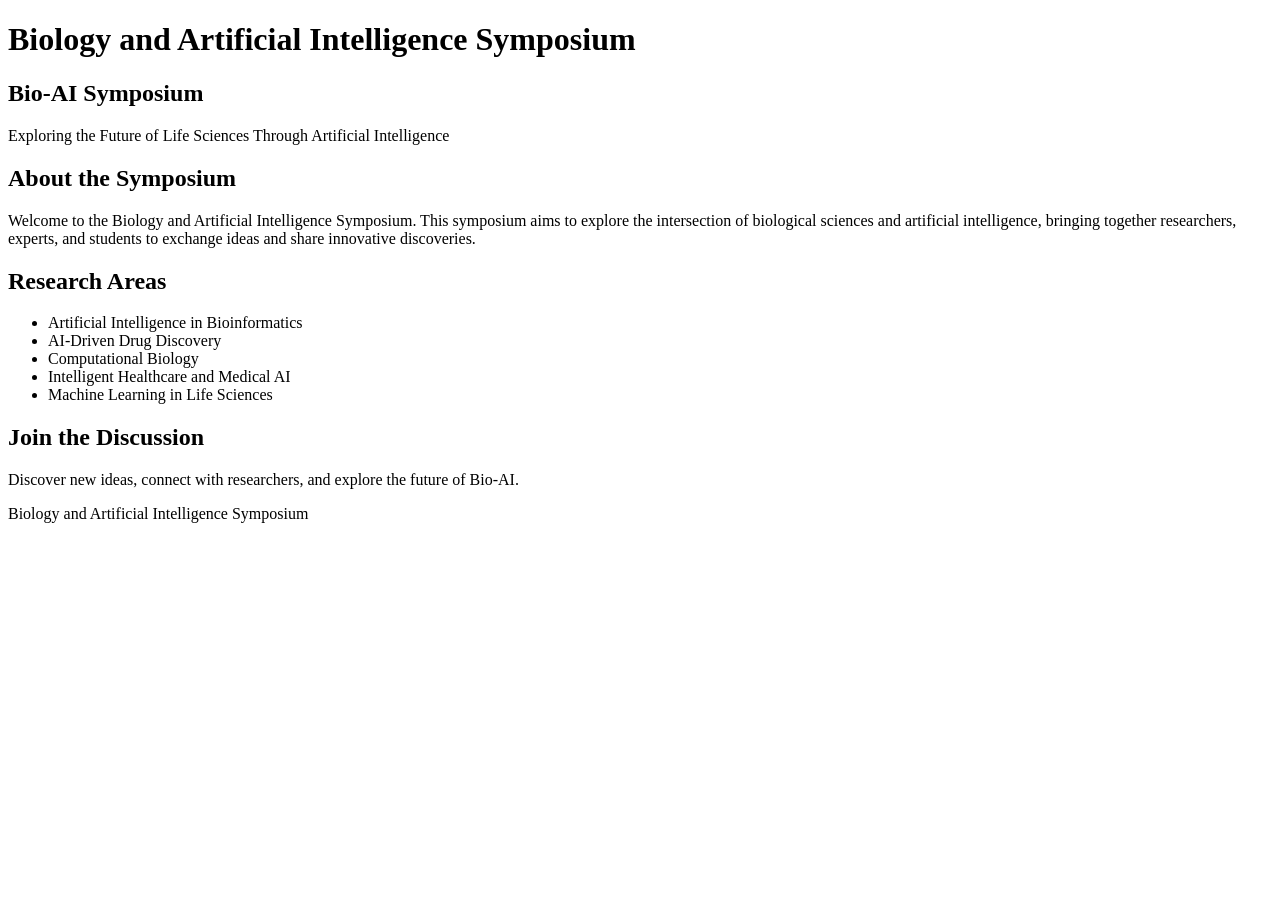
==== index.html @ 805ec7fa "Create index.html for Bio-AI Symposium webpage This HTML file outlines the structure and content for" ====
<!DOCTYPE html>
<html lang="en">
<head>
    <meta charset="UTF-8">
    <meta name="viewport" content="width=device-width, initial-scale=1.0">
    <title>Bio-AI Symposium</title>
</head>

<body>

    <h1>Biology and Artificial Intelligence Symposium</h1>

    <h2>Bio-AI Symposium</h2>

    <p>
        Exploring the Future of Life Sciences
        Through Artificial Intelligence
    </p >

    <h2>About the Symposium</h2>

    <p>
        Welcome to the Biology and Artificial Intelligence Symposium.
        This symposium aims to explore the intersection of biological
        sciences and artificial intelligence, bringing together
        researchers, experts, and students to exchange ideas and
        share innovative discoveries.
    </p >

    <h2>Research Areas</h2>

    <ul>
        <li>Artificial Intelligence in Bioinformatics</li>
        <li>AI-Driven Drug Discovery</li>
        <li>Computational Biology</li>
        <li>Intelligent Healthcare and Medical AI</li>
        <li>Machine Learning in Life Sciences</li>
    </ul>

    <h2>Join the Discussion</h2>

    <p>
        Discover new ideas, connect with researchers,
        and explore the future of Bio-AI.
    </p >

    <footer>
        <p>Biology and Artificial Intelligence Symposium</p >
    </footer>

</body>
</html>
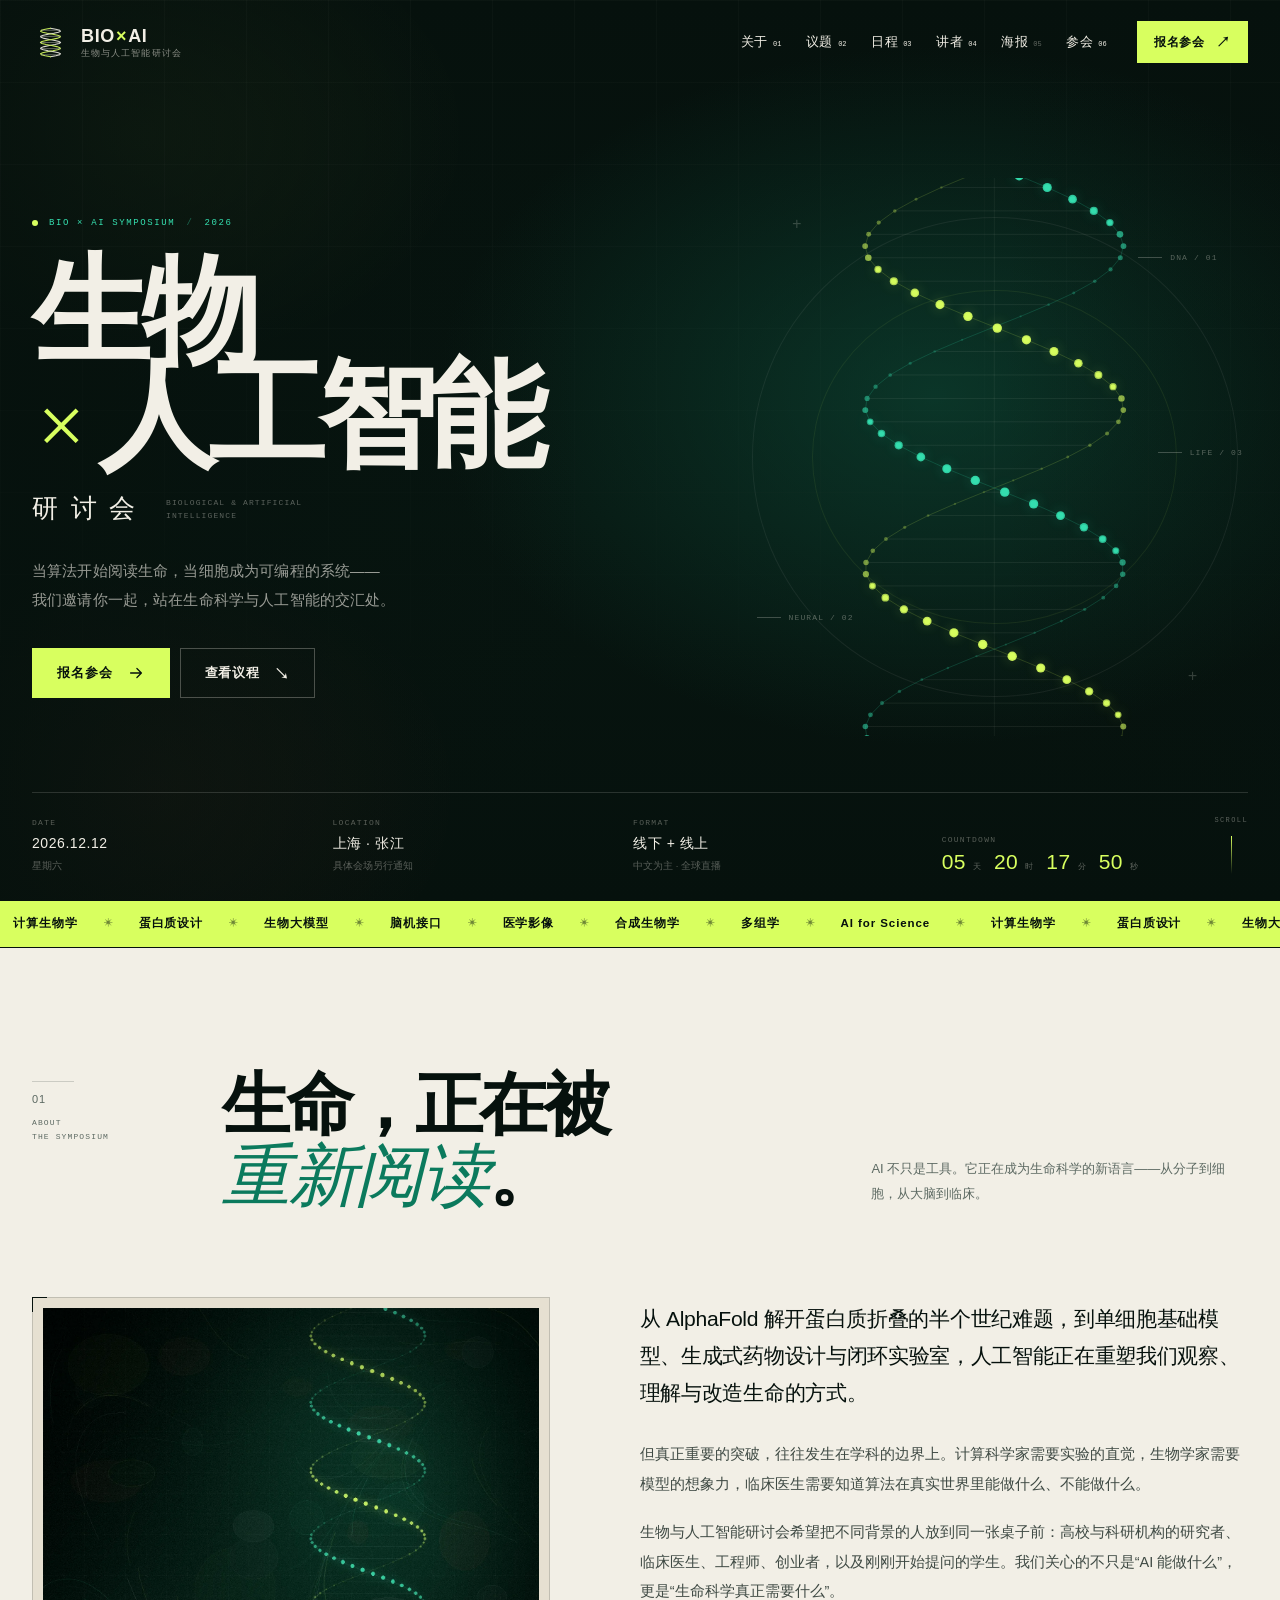
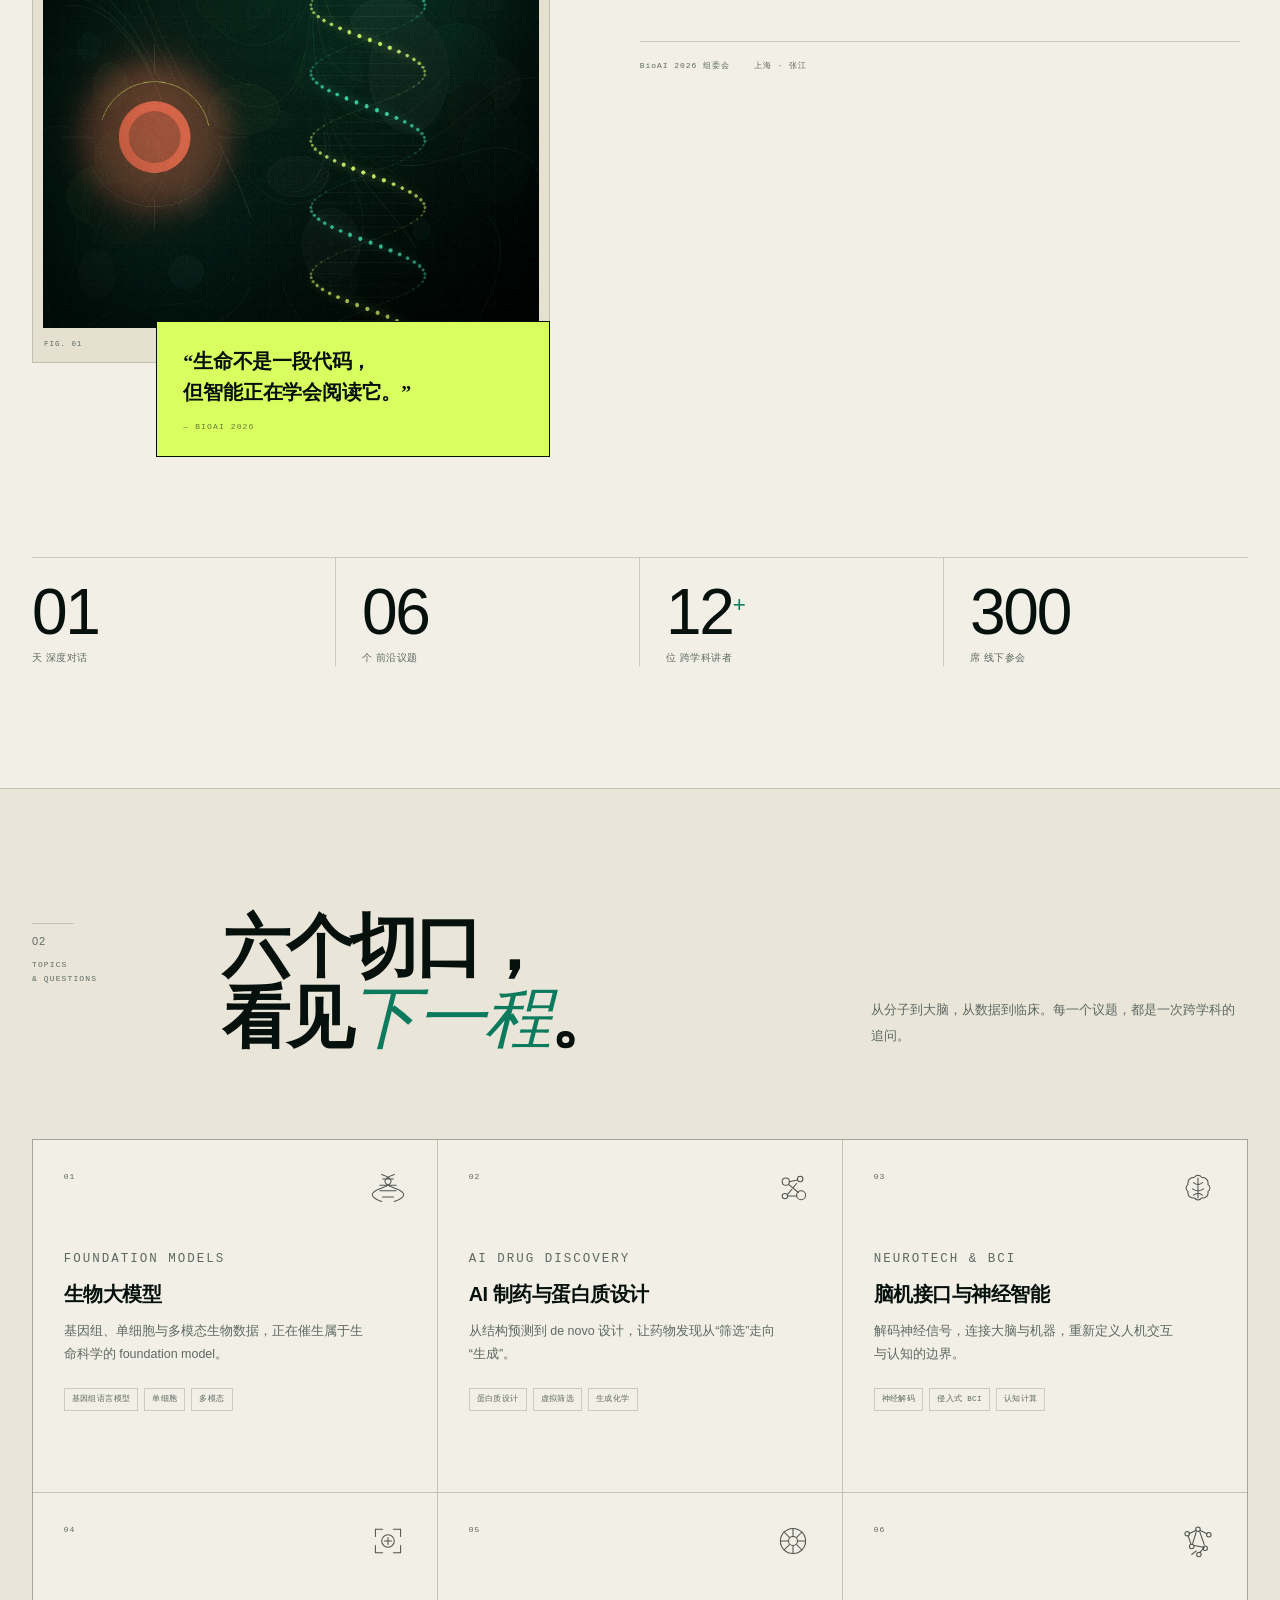
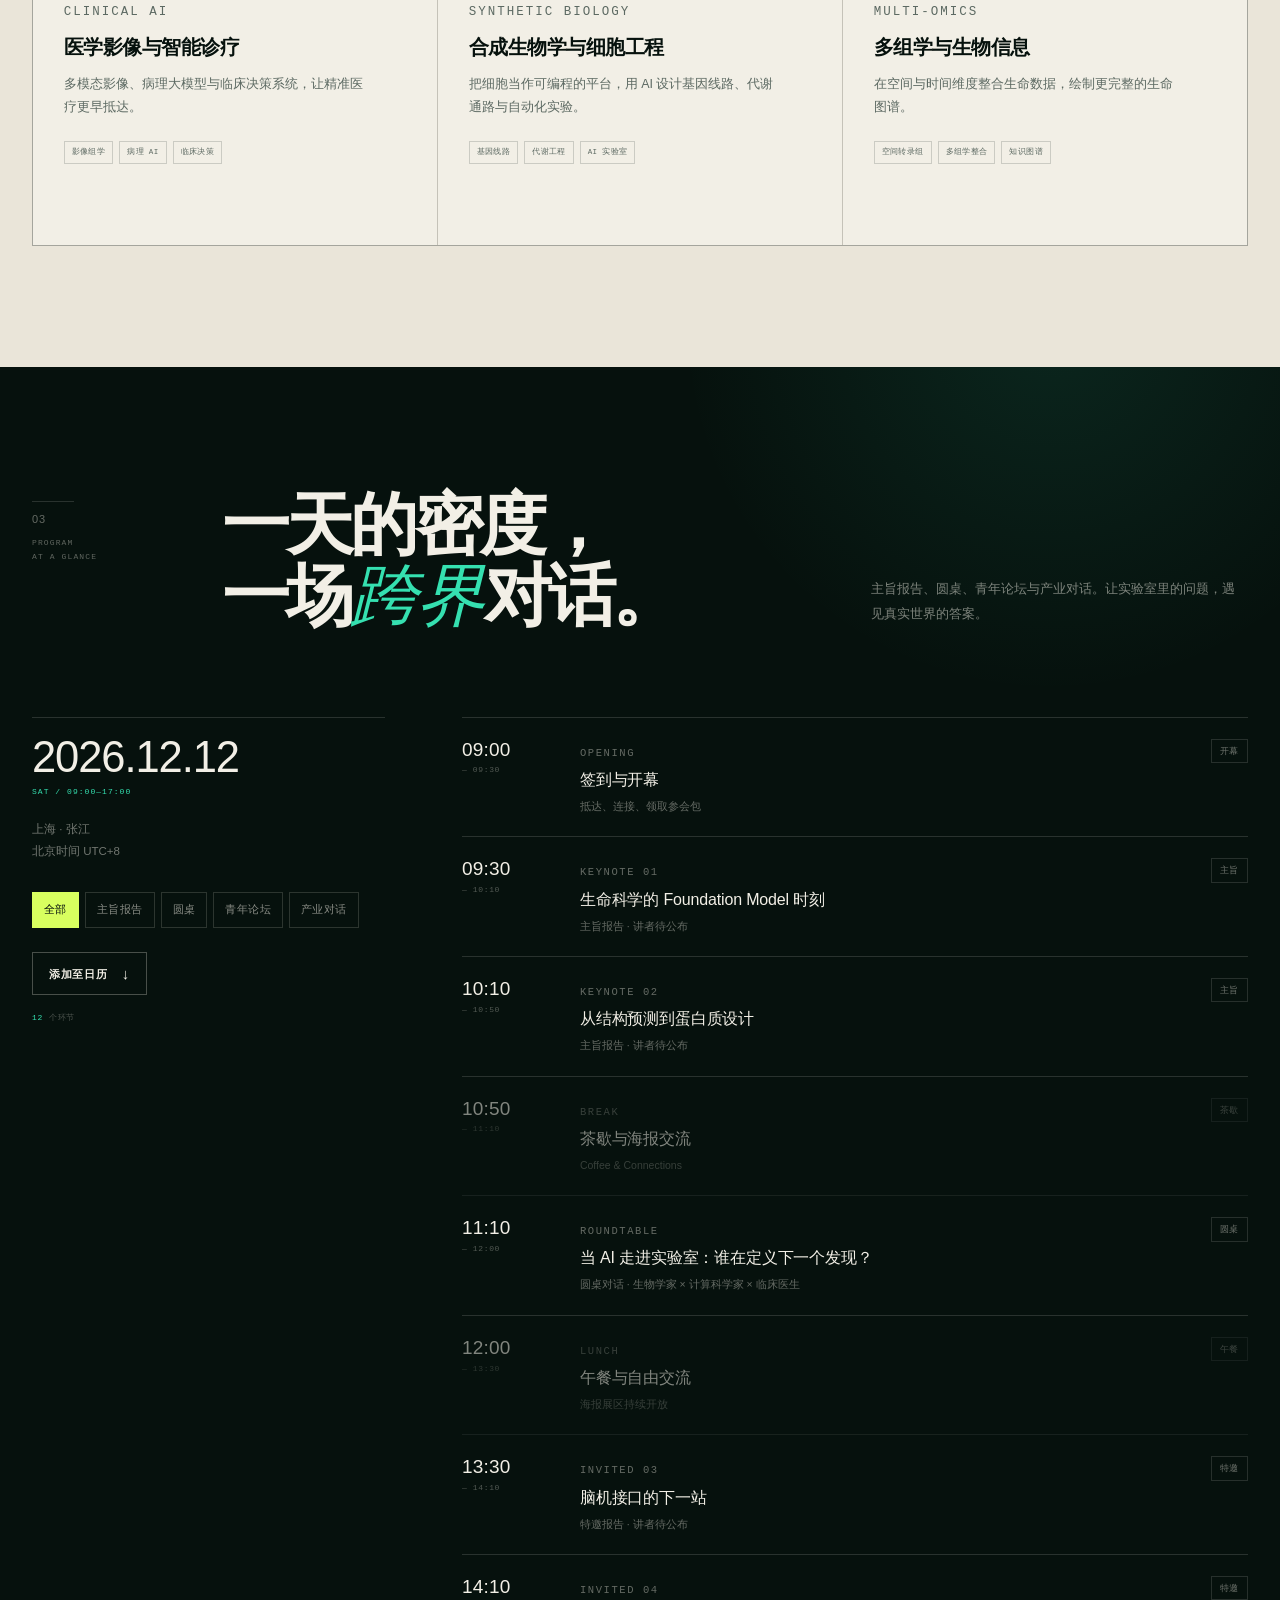
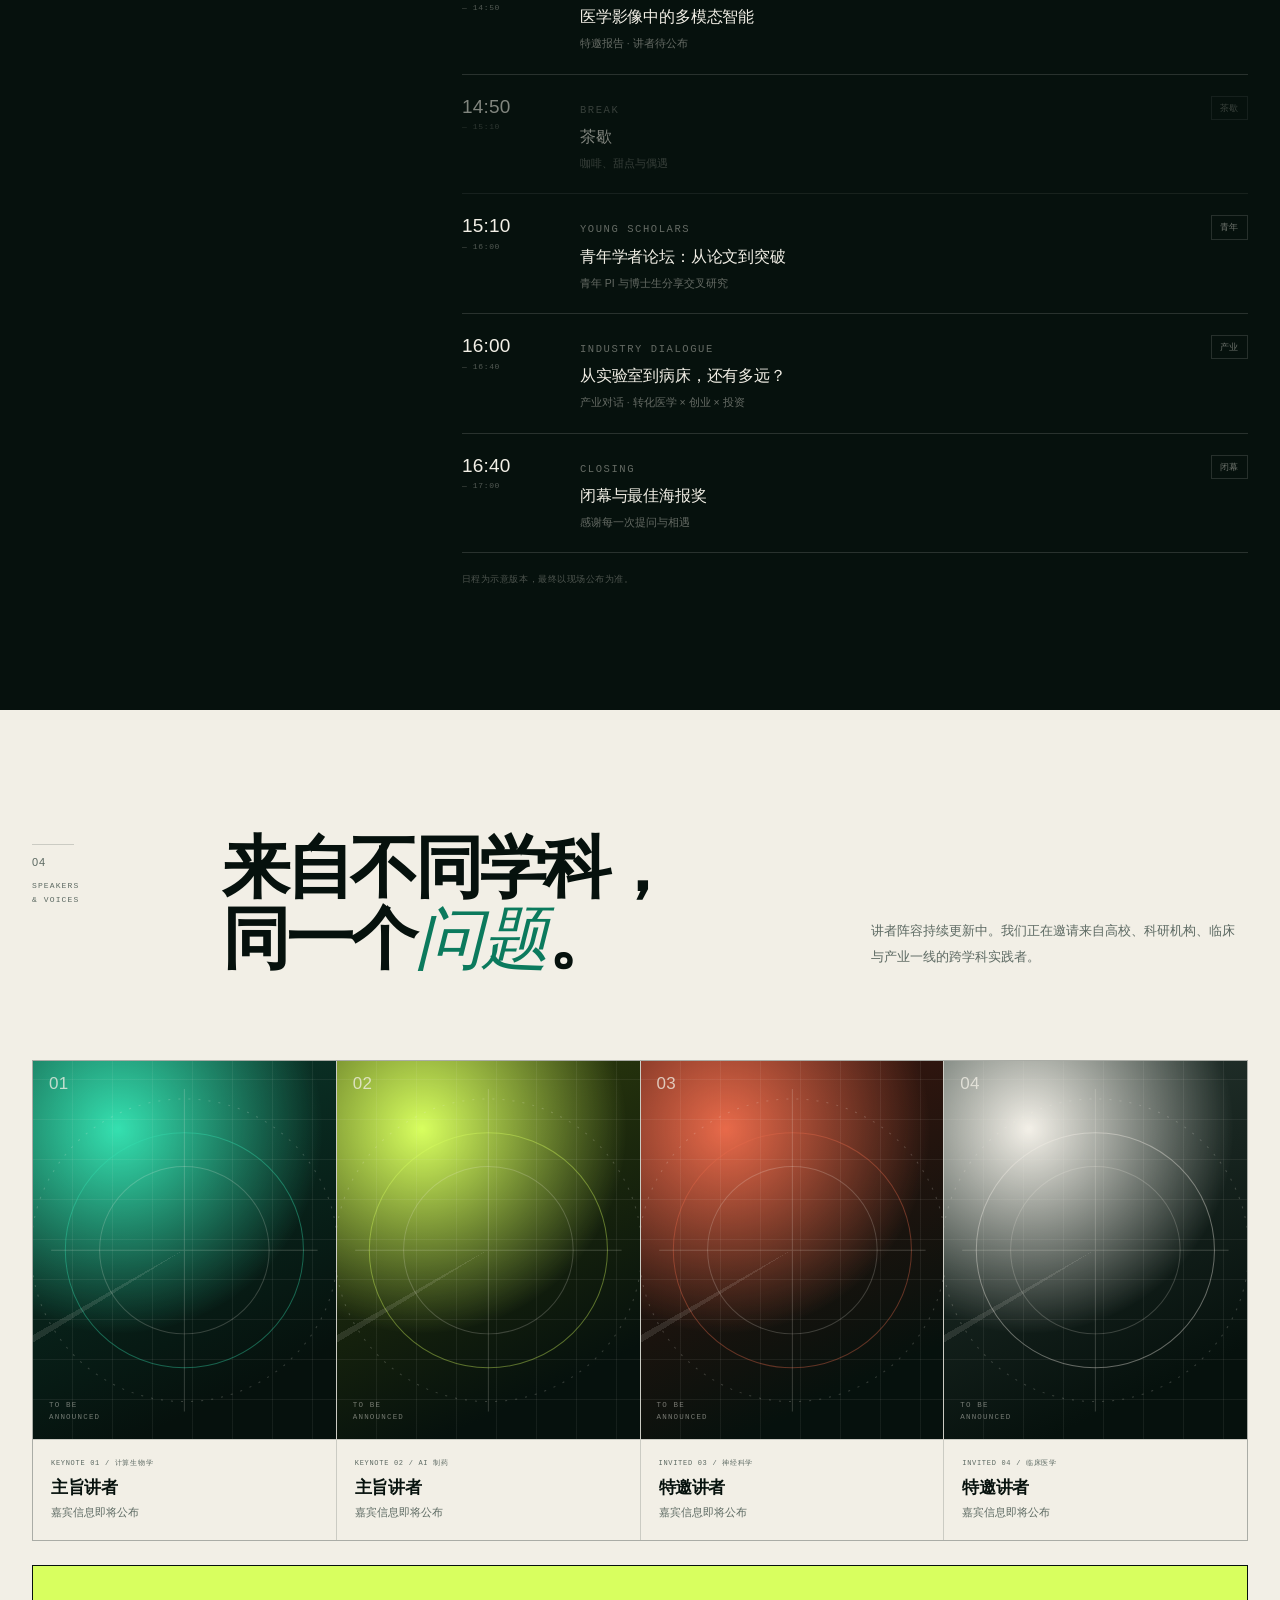
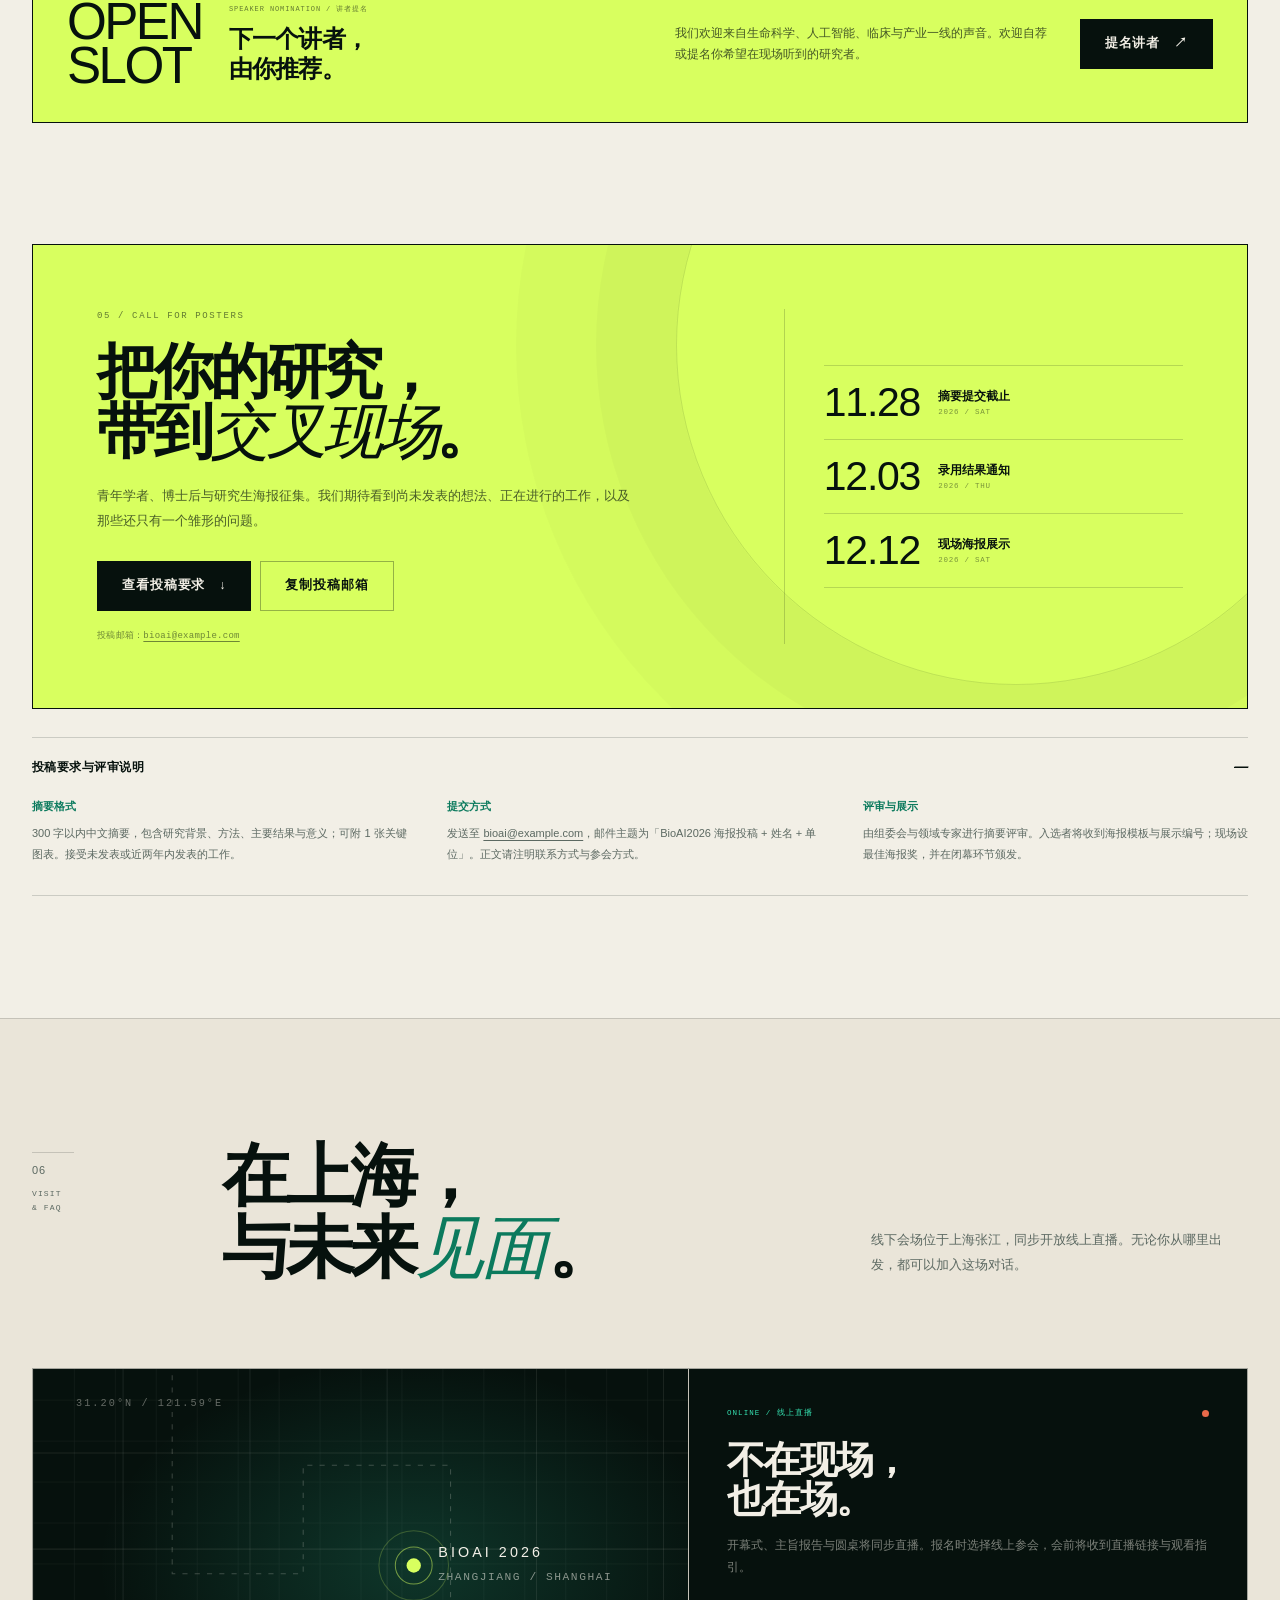
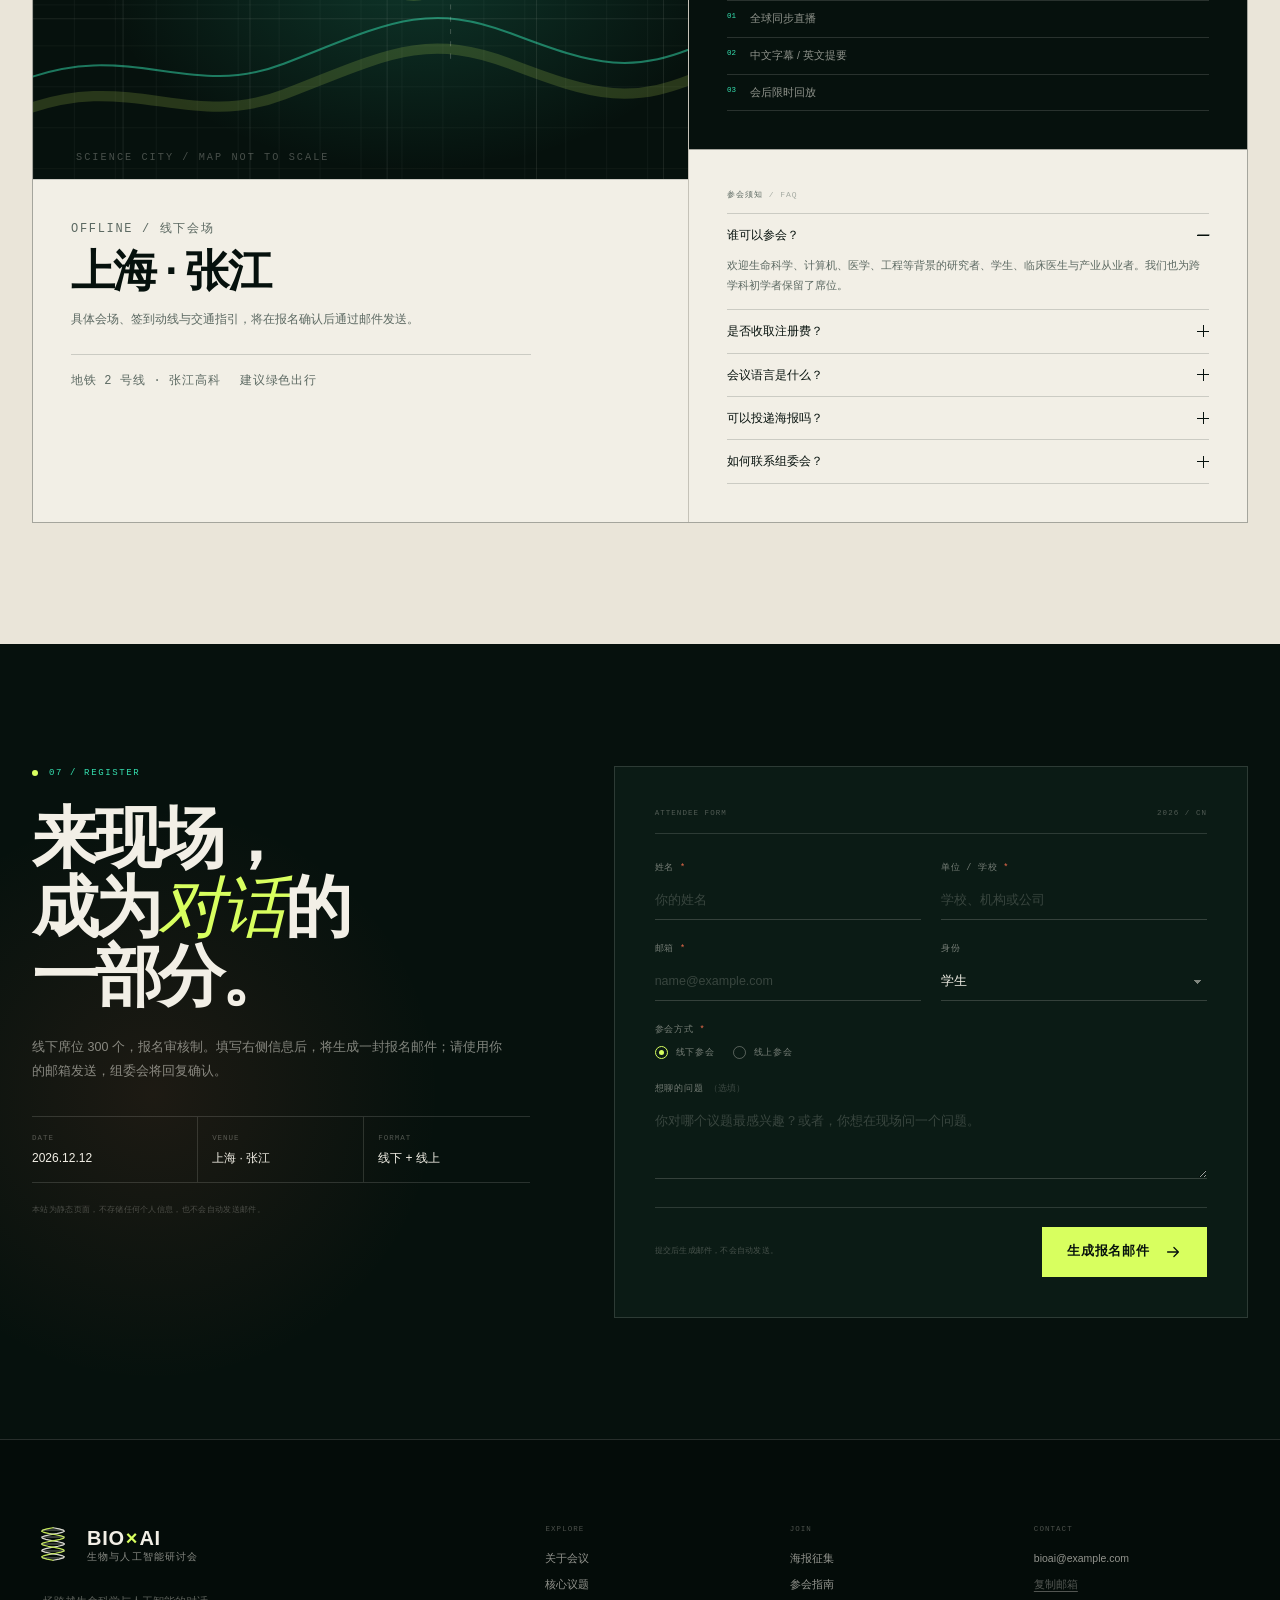
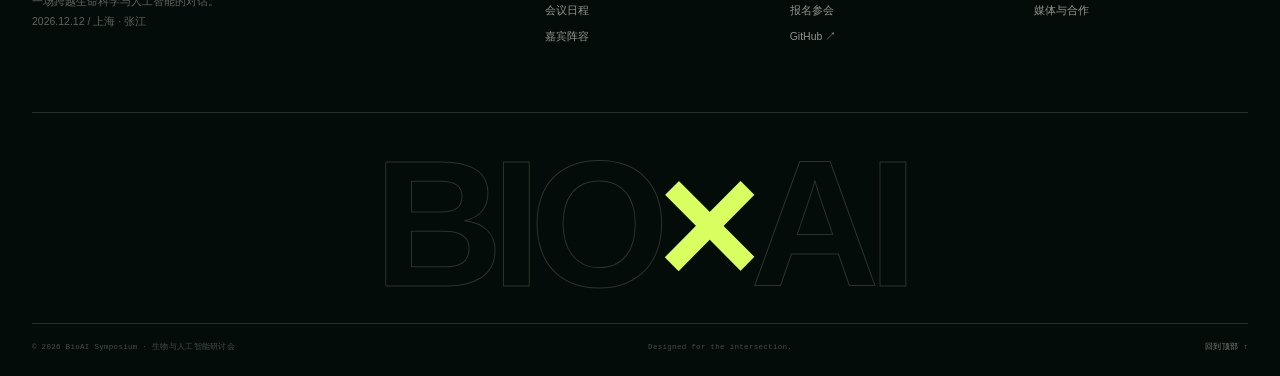
==== commit a1f36226: "Add files via upload" ====
--- a/index.html
+++ b/index.html
@@ -1,53 +1,963 @@
-
-<!DOCTYPE html>
-<html lang="en">
+<!doctype html>
+<html lang="zh-CN" class="no-js">
 <head>
-    <meta charset="UTF-8">
-    <meta name="viewport" content="width=device-width, initial-scale=1.0">
-    <title>Bio-AI Symposium</title>
+  <meta charset="utf-8">
+  <meta name="viewport" content="width=device-width, initial-scale=1">
+  <title>生物与人工智能研讨会 | BIO × AI Symposium 2026</title>
+  <meta name="description" content="生物与人工智能研讨会（BioAI 2026）聚焦生物大模型、AI 制药、脑机接口、医学影像与合成生物学，连接生命科学与人工智能的跨学科对话。2026.12.12，上海 · 张江。">
+  <meta name="keywords" content="生物与人工智能,生物大模型,AI制药,蛋白质设计,脑机接口,医学影像,合成生物学,BioAI 2026">
+  <meta name="author" content="BioAI 2026 组委会">
+  <meta name="theme-color" content="#06110d">
+  <meta name="color-scheme" content="dark light">
+  <link rel="canonical" href="https://wangsiya2459.github.io/-bai-d-.github.io/">
+
+  <meta property="og:type" content="website">
+  <meta property="og:locale" content="zh_CN">
+  <meta property="og:site_name" content="BioAI 2026">
+  <meta property="og:title" content="生物与人工智能研讨会 | BIO × AI Symposium 2026">
+  <meta property="og:description" content="当算法开始阅读生命。2026.12.12，上海 · 张江。一场跨越生命科学与人工智能的对话。">
+  <meta property="og:url" content="https://wangsiya2459.github.io/-bai-d-.github.io/">
+  <meta property="og:image" content="https://wangsiya2459.github.io/-bai-d-.github.io/assets/img/og-cover.jpg">
+  <meta property="og:image:width" content="1200">
+  <meta property="og:image:height" content="630">
+  <meta property="og:image:alt" content="生物 × 人工智能研讨会主视觉">
+  <meta name="twitter:card" content="summary_large_image">
+  <meta name="twitter:title" content="生物与人工智能研讨会 | BioAI 2026">
+  <meta name="twitter:description" content="当算法开始阅读生命。2026.12.12，上海 · 张江。">
+  <meta name="twitter:image" content="https://wangsiya2459.github.io/-bai-d-.github.io/assets/img/og-cover.jpg">
+
+  <link rel="icon" href="assets/favicon.svg" type="image/svg+xml">
+  <link rel="apple-touch-icon" href="assets/img/apple-touch-icon.png">
+  <link rel="manifest" href="site.webmanifest">
+  <link rel="stylesheet" href="assets/css/style.css">
+  <script>document.documentElement.classList.replace('no-js', 'js');</script>
+
+  <script type="application/ld+json">
+  {
+    "@context": "https://schema.org",
+    "@type": "Event",
+    "name": "生物与人工智能研讨会",
+    "alternateName": "BioAI Symposium 2026",
+    "description": "聚焦生物大模型、AI 制药、脑机接口、医学影像与合成生物学的跨学科研讨会。",
+    "startDate": "2026-12-12T09:00:00+08:00",
+    "endDate": "2026-12-12T17:00:00+08:00",
+    "eventAttendanceMode": "https://schema.org/MixedEventAttendanceMode",
+    "eventStatus": "https://schema.org/EventScheduled",
+    "image": [
+      "https://wangsiya2459.github.io/-bai-d-.github.io/assets/img/og-cover.jpg"
+    ],
+    "location": [
+      {
+        "@type": "Place",
+        "name": "上海 · 张江",
+        "address": {
+          "@type": "PostalAddress",
+          "addressLocality": "上海",
+          "addressRegion": "上海市",
+          "addressCountry": "CN"
+        }
+      },
+      {
+        "@type": "VirtualLocation",
+        "url": "https://wangsiya2459.github.io/-bai-d-.github.io/"
+      }
+    ],
+    "organizer": {
+      "@type": "Organization",
+      "name": "BioAI 2026 组委会",
+      "url": "https://wangsiya2459.github.io/-bai-d-.github.io/"
+    }
+  }
+  </script>
 </head>
-
 <body>
-
-    <h1>Biology and Artificial Intelligence Symposium</h1>
-
-    <h2>Bio-AI Symposium</h2>
-
-    <p>
-        Exploring the Future of Life Sciences
-        Through Artificial Intelligence
-    </p >
-
-    <h2>About the Symposium</h2>
-
-    <p>
-        Welcome to the Biology and Artificial Intelligence Symposium.
-        This symposium aims to explore the intersection of biological
-        sciences and artificial intelligence, bringing together
-        researchers, experts, and students to exchange ideas and
-        share innovative discoveries.
-    </p >
-
-    <h2>Research Areas</h2>
-
-    <ul>
-        <li>Artificial Intelligence in Bioinformatics</li>
-        <li>AI-Driven Drug Discovery</li>
-        <li>Computational Biology</li>
-        <li>Intelligent Healthcare and Medical AI</li>
-        <li>Machine Learning in Life Sciences</li>
-    </ul>
-
-    <h2>Join the Discussion</h2>
-
-    <p>
-        Discover new ideas, connect with researchers,
-        and explore the future of Bio-AI.
-    </p >
-
-    <footer>
-        <p>Biology and Artificial Intelligence Symposium</p >
-    </footer>
-
+  <a class="skip-link" href="#main">跳到主要内容</a>
+  <div class="scroll-progress" aria-hidden="true"><span></span></div>
+
+  <header class="site-header" id="site-header">
+    <div class="header-inner">
+      <a class="brand" href="#top" aria-label="BioAI 2026 首页">
+        <svg class="brand-mark" viewBox="0 0 44 44" aria-hidden="true" focusable="false">
+          <path d="M22 5L28.4 6.2L32.8 7.4L33.9 8.6L31.4 9.9L26 11.1L19.3 12.3L13.5 13.5L10.3 14.7L10.7 15.9L14.5 17.1L20.7 18.4L27.2 19.6L32.2 20.8L34 22L32.2 23.2L27.2 24.4L20.7 25.6L14.5 26.9L10.7 28.1L10.3 29.3L13.5 30.5L19.3 31.7L26 32.9L31.4 34.1L33.9 35.4L32.8 36.6L28.4 37.8L22 39" />
+          <path d="M22 5L15.6 6.2L11.2 7.4L10.1 8.6L12.6 9.9L18 11.1L24.7 12.3L30.5 13.5L33.7 14.7L33.3 15.9L29.5 17.1L23.3 18.4L16.8 19.6L11.8 20.8L10 22L11.8 23.2L16.8 24.4L23.3 25.6L29.5 26.9L33.3 28.1L33.7 29.3L30.5 30.5L24.7 31.7L18 32.9L12.6 34.1L10.1 35.4L11.2 36.6L15.6 37.8L22 39" />
+          <path d="M32.8 7.4H11.2M26 11.1H18M10.3 14.7H33.7M34 22H10M10.3 29.3H33.7M26 32.9H18M32.8 36.6H11.2" />
+        </svg>
+        <span class="brand-copy">
+          <span class="brand-name">BIO<span>×</span>AI</span>
+          <span class="brand-sub">生物与人工智能研讨会</span>
+        </span>
+      </a>
+
+      <nav class="site-nav" id="site-nav" aria-label="主导航">
+        <a class="nav-link" href="#about"><span>关于</span><i>01</i></a>
+        <a class="nav-link" href="#topics"><span>议题</span><i>02</i></a>
+        <a class="nav-link" href="#program"><span>日程</span><i>03</i></a>
+        <a class="nav-link" href="#speakers"><span>讲者</span><i>04</i></a>
+        <a class="nav-link" href="#posters"><span>海报</span><i>05</i></a>
+        <a class="nav-link" href="#visit"><span>参会</span><i>06</i></a>
+        <a class="nav-cta" href="#register">报名参会 <span aria-hidden="true">↗</span></a>
+        <span class="nav-watermark" aria-hidden="true">BIO<span>×</span>AI</span>
+        <div class="nav-foot">
+          <span>BIO × AI SYMPOSIUM / 2026</span>
+          <span><span data-site="dateLabel">2026.12.12</span> · <span data-site="venue">上海 · 张江</span></span>
+          <a href="mailto:bioai@example.com" data-email-link data-email-text>bioai@example.com</a>
+        </div>
+      </nav>
+
+      <button class="menu-toggle" type="button" aria-controls="site-nav" aria-expanded="false" aria-label="打开菜单">
+        <span class="menu-toggle-label">MENU</span>
+        <span class="menu-toggle-bars" aria-hidden="true"><i></i><i></i></span>
+      </button>
+    </div>
+  </header>
+
+  <main id="main">
+    <!-- ============================================================ HERO -->
+    <section class="hero" id="top" aria-labelledby="hero-title">
+      <div class="hero-atmosphere" aria-hidden="true"></div>
+      <div class="hero-grid" aria-hidden="true"></div>
+
+      <div class="container hero-inner">
+        <div class="hero-copy">
+          <p class="eyebrow hero-eyebrow">
+            <span class="pulse-dot" aria-hidden="true"></span>
+            BIO × AI SYMPOSIUM <span class="slash">/</span> 2026
+          </p>
+
+          <h1 class="hero-title" id="hero-title" aria-label="生物与人工智能研讨会">
+            <span class="hero-title-line">生物</span>
+            <span class="hero-title-line"><em aria-hidden="true">×</em>人工智能</span>
+            <span class="hero-title-sub">研讨会 <small>BIOLOGICAL &amp; ARTIFICIAL INTELLIGENCE</small></span>
+          </h1>
+
+          <p class="hero-desc">
+            当算法开始阅读生命，当细胞成为可编程的系统——<br class="desktop-only">
+            我们邀请你一起，站在生命科学与人工智能的交汇处。
+          </p>
+
+          <div class="hero-actions">
+            <a class="btn btn--acid" href="#register">
+              <span>报名参会</span>
+              <svg viewBox="0 0 20 20" aria-hidden="true"><path d="M4 10h11M11 5l5 5-5 5" /></svg>
+            </a>
+            <a class="btn btn--ghost" href="#program">
+              <span>查看议程</span>
+              <span class="btn-symbol" aria-hidden="true">↘</span>
+            </a>
+          </div>
+        </div>
+
+        <div class="hero-visual" aria-hidden="true">
+          <canvas id="helix-canvas"></canvas>
+          <span class="hero-label hero-label--one"><i></i>DNA / 01</span>
+          <span class="hero-label hero-label--two"><i></i>NEURAL / 02</span>
+          <span class="hero-label hero-label--three"><i></i>LIFE / 03</span>
+          <span class="hero-cross hero-cross--one">+</span>
+          <span class="hero-cross hero-cross--two">+</span>
+        </div>
+      </div>
+
+      <div class="container hero-foot">
+        <div class="hero-meta">
+          <div class="meta-item">
+            <span class="meta-label">DATE</span>
+            <strong data-site="dateLabel">2026.12.12</strong>
+            <small data-weekday>星期六</small>
+          </div>
+          <div class="meta-item">
+            <span class="meta-label">LOCATION</span>
+            <strong data-site="venue">上海 · 张江</strong>
+            <small>具体会场另行通知</small>
+          </div>
+          <div class="meta-item">
+            <span class="meta-label">FORMAT</span>
+            <strong data-site="format">线下 + 线上</strong>
+            <small>中文为主 · 全球直播</small>
+          </div>
+        </div>
+
+        <div class="countdown" aria-label="距离会议开幕">
+          <span class="countdown-label">COUNTDOWN</span>
+          <div class="countdown-clock">
+            <span><b data-countdown="days">00</b><i>天</i></span>
+            <span><b data-countdown="hours">00</b><i>时</i></span>
+            <span><b data-countdown="minutes">00</b><i>分</i></span>
+            <span><b data-countdown="seconds">00</b><i>秒</i></span>
+          </div>
+        </div>
+
+        <a class="scroll-cue" href="#about" aria-label="向下浏览">
+          <span>SCROLL</span><i aria-hidden="true"></i>
+        </a>
+      </div>
+    </section>
+
+    <!-- ========================================================== TICKER -->
+    <div class="ticker" aria-hidden="true">
+      <div class="ticker-track">
+        <div class="ticker-group">
+          <span>计算生物学</span><i>✳</i><span>蛋白质设计</span><i>✳</i><span>生物大模型</span><i>✳</i><span>脑机接口</span><i>✳</i><span>医学影像</span><i>✳</i><span>合成生物学</span><i>✳</i><span>多组学</span><i>✳</i><span>AI for Science</span><i>✳</i>
+        </div>
+        <div class="ticker-group">
+          <span>计算生物学</span><i>✳</i><span>蛋白质设计</span><i>✳</i><span>生物大模型</span><i>✳</i><span>脑机接口</span><i>✳</i><span>医学影像</span><i>✳</i><span>合成生物学</span><i>✳</i><span>多组学</span><i>✳</i><span>AI for Science</span><i>✳</i>
+        </div>
+      </div>
+    </div>
+
+    <!-- =========================================================== ABOUT -->
+    <section class="section about" id="about" aria-labelledby="about-title">
+      <div class="container">
+        <div class="section-head reveal">
+          <div class="section-meta">
+            <span class="section-num">01</span>
+            <span class="section-kicker">ABOUT<br> THE SYMPOSIUM</span>
+          </div>
+          <div class="section-heading">
+            <h2 class="section-title" id="about-title">生命，正在被<br><em>重新阅读</em>。</h2>
+            <p class="section-intro">AI 不只是工具。它正在成为生命科学的新语言——从分子到细胞，从大脑到临床。</p>
+          </div>
+        </div>
+
+        <div class="about-grid">
+          <figure class="about-figure reveal">
+            <div class="about-frame">
+              <picture>
+                <source srcset="assets/img/about-art.webp" type="image/webp">
+                <img src="assets/img/about-art.jpg" alt="由 DNA 双螺旋、细胞轮廓与神经网络构成的抽象主视觉" width="1400" height="1750" loading="lazy" decoding="async">
+              </picture>
+              <span class="frame-corner frame-corner--tl" aria-hidden="true"></span>
+              <span class="frame-corner frame-corner--br" aria-hidden="true"></span>
+              <figcaption class="figure-caption">
+                <span>FIG. 01</span>
+                <span>生物智能 / 人工生命</span>
+              </figcaption>
+            </div>
+            <blockquote class="figure-quote">
+              <p>“生命不是一段代码，<br>但智能正在学会阅读它。”</p>
+              <cite>— BIOAI 2026</cite>
+            </blockquote>
+          </figure>
+
+          <div class="about-copy reveal">
+            <p class="about-lead">从 AlphaFold 解开蛋白质折叠的半个世纪难题，到单细胞基础模型、生成式药物设计与闭环实验室，人工智能正在重塑我们观察、理解与改造生命的方式。</p>
+            <p>但真正重要的突破，往往发生在学科的边界上。计算科学家需要实验的直觉，生物学家需要模型的想象力，临床医生需要知道算法在真实世界里能做什么、不能做什么。</p>
+            <p>生物与人工智能研讨会希望把不同背景的人放到同一张桌子前：高校与科研机构的研究者、临床医生、工程师、创业者，以及刚刚开始提问的学生。我们关心的不只是“AI 能做什么”，更是“生命科学真正需要什么”。</p>
+            <p class="about-signature">
+              <span>BioAI 2026 组委会</span>
+              <span>上海 · 张江</span>
+            </p>
+          </div>
+        </div>
+
+        <div class="stats reveal" aria-label="会议数据">
+          <div class="stat">
+            <span class="stat-num">01</span>
+            <span class="stat-copy"><b>天</b>深度对话</span>
+          </div>
+          <div class="stat">
+            <span class="stat-num">06</span>
+            <span class="stat-copy"><b>个</b>前沿议题</span>
+          </div>
+          <div class="stat">
+            <span class="stat-num">12<sup>+</sup></span>
+            <span class="stat-copy"><b>位</b>跨学科讲者</span>
+          </div>
+          <div class="stat">
+            <span class="stat-num">300</span>
+            <span class="stat-copy"><b>席</b>线下参会</span>
+          </div>
+        </div>
+      </div>
+    </section>
+
+    <!-- ========================================================== TOPICS -->
+    <section class="section topics" id="topics" aria-labelledby="topics-title">
+      <div class="container">
+        <div class="section-head reveal">
+          <div class="section-meta">
+            <span class="section-num">02</span>
+            <span class="section-kicker">TOPICS<br> &amp; QUESTIONS</span>
+          </div>
+          <div class="section-heading">
+            <h2 class="section-title" id="topics-title">六个切口，<br>看见<em>下一程</em>。</h2>
+            <p class="section-intro">从分子到大脑，从数据到临床。每一个议题，都是一次跨学科的追问。</p>
+          </div>
+        </div>
+
+        <div class="topics-grid">
+          <article class="topic-card reveal">
+            <div class="topic-top">
+              <span class="topic-index">01</span>
+              <svg class="topic-icon" viewBox="0 0 40 40" aria-hidden="true">
+                <path d="M13 5c14 5 14 10 0 15S-1 30 13 35M27 5c-14 5-14 10 0 15s14 10 0 15M14 10h12M11 17h18M11 23h18M14 30h12" />
+              </svg>
+            </div>
+            <div class="topic-body">
+              <p class="topic-en">FOUNDATION MODELS</p>
+              <h3>生物大模型</h3>
+              <p>基因组、单细胞与多模态生物数据，正在催生属于生命科学的 foundation model。</p>
+            </div>
+            <ul class="topic-tags">
+              <li>基因组语言模型</li><li>单细胞</li><li>多模态</li>
+            </ul>
+            <span class="topic-mark" aria-hidden="true">↗</span>
+          </article>
+
+          <article class="topic-card reveal">
+            <div class="topic-top">
+              <span class="topic-index">02</span>
+              <svg class="topic-icon" viewBox="0 0 40 40" aria-hidden="true">
+                <circle cx="12" cy="13" r="4" /><circle cx="28" cy="10" r="3" /><circle cx="29" cy="28" r="5" /><circle cx="11" cy="29" r="3" />
+                <path d="M16 13l9-2M15 16l11 9M14 27l10-12M14 29h10" />
+              </svg>
+            </div>
+            <div class="topic-body">
+              <p class="topic-en">AI DRUG DISCOVERY</p>
+              <h3>AI 制药与蛋白质设计</h3>
+              <p>从结构预测到 de novo 设计，让药物发现从“筛选”走向“生成”。</p>
+            </div>
+            <ul class="topic-tags">
+              <li>蛋白质设计</li><li>虚拟筛选</li><li>生成化学</li>
+            </ul>
+            <span class="topic-mark" aria-hidden="true">↗</span>
+          </article>
+
+          <article class="topic-card reveal">
+            <div class="topic-top">
+              <span class="topic-index">03</span>
+              <svg class="topic-icon" viewBox="0 0 40 40" aria-hidden="true">
+                <path d="M16 8c-5 0-8 4-7 8-3 2-3 6 0 8-1 4 2 8 7 7 2 3 6 3 8 0 5 1 8-3 7-7 3-2 3-6 0-8 1-4-2-8-7-8-2-3-6-3-8 0z" />
+                <path d="M20 9v22M15 14c4 3 6 3 10 0M14 21c4 3 8 3 12 0M15 28c4-3 6-3 10 0" />
+              </svg>
+            </div>
+            <div class="topic-body">
+              <p class="topic-en">NEUROTECH &amp; BCI</p>
+              <h3>脑机接口与神经智能</h3>
+              <p>解码神经信号，连接大脑与机器，重新定义人机交互与认知的边界。</p>
+            </div>
+            <ul class="topic-tags">
+              <li>神经解码</li><li>侵入式 BCI</li><li>认知计算</li>
+            </ul>
+            <span class="topic-mark" aria-hidden="true">↗</span>
+          </article>
+
+          <article class="topic-card reveal">
+            <div class="topic-top">
+              <span class="topic-index">04</span>
+              <svg class="topic-icon" viewBox="0 0 40 40" aria-hidden="true">
+                <path d="M6 15V7h8M34 15V7h-8M6 25v8h8M34 25v8h-8" />
+                <circle cx="20" cy="20" r="7" />
+                <path d="M20 16v8M16 20h8" />
+              </svg>
+            </div>
+            <div class="topic-body">
+              <p class="topic-en">CLINICAL AI</p>
+              <h3>医学影像与智能诊疗</h3>
+              <p>多模态影像、病理大模型与临床决策系统，让精准医疗更早抵达。</p>
+            </div>
+            <ul class="topic-tags">
+              <li>影像组学</li><li>病理 AI</li><li>临床决策</li>
+            </ul>
+            <span class="topic-mark" aria-hidden="true">↗</span>
+          </article>
+
+          <article class="topic-card reveal">
+            <div class="topic-top">
+              <span class="topic-index">05</span>
+              <svg class="topic-icon" viewBox="0 0 40 40" aria-hidden="true">
+                <circle cx="20" cy="20" r="14" />
+                <circle cx="20" cy="20" r="5" />
+                <path d="M20 6v9M20 25v9M6 20h9M25 20h9M10 10l6 6M24 24l6 6M30 10l-6 6M16 24l-6 6" />
+              </svg>
+            </div>
+            <div class="topic-body">
+              <p class="topic-en">SYNTHETIC BIOLOGY</p>
+              <h3>合成生物学与细胞工程</h3>
+              <p>把细胞当作可编程的平台，用 AI 设计基因线路、代谢通路与自动化实验。</p>
+            </div>
+            <ul class="topic-tags">
+              <li>基因线路</li><li>代谢工程</li><li>AI 实验室</li>
+            </ul>
+            <span class="topic-mark" aria-hidden="true">↗</span>
+          </article>
+
+          <article class="topic-card reveal">
+            <div class="topic-top">
+              <span class="topic-index">06</span>
+              <svg class="topic-icon" viewBox="0 0 40 40" aria-hidden="true">
+                <circle cx="8" cy="12" r="2.5" /><circle cx="20" cy="7" r="2.5" /><circle cx="32" cy="13" r="2.5" /><circle cx="13" cy="26" r="2.5" /><circle cx="28" cy="28" r="2.5" /><circle cx="21" cy="35" r="2.5" />
+                <path d="M10 12l8-4M22 8l8 4M9 14l3 9M16 25l10 2M27 27l-5 6M18 31l-5 4M22 10l5 14M18 10l-4 13" />
+              </svg>
+            </div>
+            <div class="topic-body">
+              <p class="topic-en">MULTI-OMICS</p>
+              <h3>多组学与生物信息</h3>
+              <p>在空间与时间维度整合生命数据，绘制更完整的生命图谱。</p>
+            </div>
+            <ul class="topic-tags">
+              <li>空间转录组</li><li>多组学整合</li><li>知识图谱</li>
+            </ul>
+            <span class="topic-mark" aria-hidden="true">↗</span>
+          </article>
+        </div>
+      </div>
+    </section>
+
+    <!-- ========================================================== PROGRAM -->
+    <section class="section section--dark program" id="program" aria-labelledby="program-title">
+      <div class="container">
+        <div class="section-head section-head--dark reveal">
+          <div class="section-meta">
+            <span class="section-num">03</span>
+            <span class="section-kicker">PROGRAM<br> AT A GLANCE</span>
+          </div>
+          <div class="section-heading">
+            <h2 class="section-title" id="program-title">一天的密度，<br>一场<em>跨界</em>对话。</h2>
+            <p class="section-intro">主旨报告、圆桌、青年论坛与产业对话。让实验室里的问题，遇见真实世界的答案。</p>
+          </div>
+        </div>
+
+        <div class="agenda-grid">
+          <aside class="agenda-aside reveal">
+            <div class="agenda-date">
+              <strong data-site="dateLabel">2026.12.12</strong>
+              <span><b data-weekday-short>SAT</b> / 09:00—17:00</span>
+            </div>
+            <p class="agenda-place"><span data-site="venue">上海 · 张江</span><br>北京时间 UTC+8</p>
+
+            <div class="agenda-filters" role="group" aria-label="按环节筛选日程">
+              <button class="filter-btn is-active" type="button" data-filter="all" aria-pressed="true">全部</button>
+              <button class="filter-btn" type="button" data-filter="keynote" aria-pressed="false">主旨报告</button>
+              <button class="filter-btn" type="button" data-filter="roundtable" aria-pressed="false">圆桌</button>
+              <button class="filter-btn" type="button" data-filter="young" aria-pressed="false">青年论坛</button>
+              <button class="filter-btn" type="button" data-filter="industry" aria-pressed="false">产业对话</button>
+            </div>
+
+            <button class="btn btn--ghost btn--small" type="button" data-add-calendar>
+              <span>添加至日历</span><span class="btn-symbol" aria-hidden="true">↓</span>
+            </button>
+            <p class="agenda-count" aria-live="polite"><b id="agenda-visible-count">12</b> 个环节</p>
+          </aside>
+
+          <div class="agenda-main reveal">
+            <div class="agenda-list" id="agenda-list">
+              <article class="agenda-row" data-track="opening">
+                <div class="agenda-time">09:00<span>— 09:30</span></div>
+                <div class="agenda-body">
+                  <p class="agenda-kicker">OPENING</p>
+                  <h3>签到与开幕</h3>
+                  <p>抵达、连接、领取参会包</p>
+                </div>
+                <span class="agenda-tag">开幕</span>
+              </article>
+
+              <article class="agenda-row" data-track="keynote">
+                <div class="agenda-time">09:30<span>— 10:10</span></div>
+                <div class="agenda-body">
+                  <p class="agenda-kicker">KEYNOTE 01</p>
+                  <h3>生命科学的 Foundation Model 时刻</h3>
+                  <p>主旨报告 · 讲者待公布</p>
+                </div>
+                <span class="agenda-tag">主旨</span>
+              </article>
+
+              <article class="agenda-row" data-track="keynote">
+                <div class="agenda-time">10:10<span>— 10:50</span></div>
+                <div class="agenda-body">
+                  <p class="agenda-kicker">KEYNOTE 02</p>
+                  <h3>从结构预测到蛋白质设计</h3>
+                  <p>主旨报告 · 讲者待公布</p>
+                </div>
+                <span class="agenda-tag">主旨</span>
+              </article>
+
+              <article class="agenda-row agenda-row--break" data-track="break">
+                <div class="agenda-time">10:50<span>— 11:10</span></div>
+                <div class="agenda-body">
+                  <p class="agenda-kicker">BREAK</p>
+                  <h3>茶歇与海报交流</h3>
+                  <p>Coffee &amp; Connections</p>
+                </div>
+                <span class="agenda-tag">茶歇</span>
+              </article>
+
+              <article class="agenda-row" data-track="roundtable">
+                <div class="agenda-time">11:10<span>— 12:00</span></div>
+                <div class="agenda-body">
+                  <p class="agenda-kicker">ROUNDTABLE</p>
+                  <h3>当 AI 走进实验室：谁在定义下一个发现？</h3>
+                  <p>圆桌对话 · 生物学家 × 计算科学家 × 临床医生</p>
+                </div>
+                <span class="agenda-tag">圆桌</span>
+              </article>
+
+              <article class="agenda-row agenda-row--break" data-track="break">
+                <div class="agenda-time">12:00<span>— 13:30</span></div>
+                <div class="agenda-body">
+                  <p class="agenda-kicker">LUNCH</p>
+                  <h3>午餐与自由交流</h3>
+                  <p>海报展区持续开放</p>
+                </div>
+                <span class="agenda-tag">午餐</span>
+              </article>
+
+              <article class="agenda-row" data-track="keynote">
+                <div class="agenda-time">13:30<span>— 14:10</span></div>
+                <div class="agenda-body">
+                  <p class="agenda-kicker">INVITED 03</p>
+                  <h3>脑机接口的下一站</h3>
+                  <p>特邀报告 · 讲者待公布</p>
+                </div>
+                <span class="agenda-tag">特邀</span>
+              </article>
+
+              <article class="agenda-row" data-track="keynote">
+                <div class="agenda-time">14:10<span>— 14:50</span></div>
+                <div class="agenda-body">
+                  <p class="agenda-kicker">INVITED 04</p>
+                  <h3>医学影像中的多模态智能</h3>
+                  <p>特邀报告 · 讲者待公布</p>
+                </div>
+                <span class="agenda-tag">特邀</span>
+              </article>
+
+              <article class="agenda-row agenda-row--break" data-track="break">
+                <div class="agenda-time">14:50<span>— 15:10</span></div>
+                <div class="agenda-body">
+                  <p class="agenda-kicker">BREAK</p>
+                  <h3>茶歇</h3>
+                  <p>咖啡、甜点与偶遇</p>
+                </div>
+                <span class="agenda-tag">茶歇</span>
+              </article>
+
+              <article class="agenda-row" data-track="young">
+                <div class="agenda-time">15:10<span>— 16:00</span></div>
+                <div class="agenda-body">
+                  <p class="agenda-kicker">YOUNG SCHOLARS</p>
+                  <h3>青年学者论坛：从论文到突破</h3>
+                  <p>青年 PI 与博士生分享交叉研究</p>
+                </div>
+                <span class="agenda-tag">青年</span>
+              </article>
+
+              <article class="agenda-row" data-track="industry">
+                <div class="agenda-time">16:00<span>— 16:40</span></div>
+                <div class="agenda-body">
+                  <p class="agenda-kicker">INDUSTRY DIALOGUE</p>
+                  <h3>从实验室到病床，还有多远？</h3>
+                  <p>产业对话 · 转化医学 × 创业 × 投资</p>
+                </div>
+                <span class="agenda-tag">产业</span>
+              </article>
+
+              <article class="agenda-row" data-track="closing">
+                <div class="agenda-time">16:40<span>— 17:00</span></div>
+                <div class="agenda-body">
+                  <p class="agenda-kicker">CLOSING</p>
+                  <h3>闭幕与最佳海报奖</h3>
+                  <p>感谢每一次提问与相遇</p>
+                </div>
+                <span class="agenda-tag">闭幕</span>
+              </article>
+            </div>
+            <p class="agenda-empty" id="agenda-empty" hidden>该环节暂无日程，试试其他分类。</p>
+            <p class="agenda-note">日程为示意版本，最终以现场公布为准。</p>
+          </div>
+        </div>
+      </div>
+    </section>
+
+    <!-- ========================================================= SPEAKERS -->
+    <section class="section speakers" id="speakers" aria-labelledby="speakers-title">
+      <div class="container">
+        <div class="section-head reveal">
+          <div class="section-meta">
+            <span class="section-num">04</span>
+            <span class="section-kicker">SPEAKERS<br> &amp; VOICES</span>
+          </div>
+          <div class="section-heading">
+            <h2 class="section-title" id="speakers-title">来自不同学科，<br>同一个<em>问题</em>。</h2>
+            <p class="section-intro">讲者阵容持续更新中。我们正在邀请来自高校、科研机构、临床与产业一线的跨学科实践者。</p>
+          </div>
+        </div>
+
+        <div class="speakers-grid">
+          <article class="speaker-card reveal" style="--c1:#35e0b0;--c2:#0b3b2d;">
+            <div class="speaker-art">
+              <span class="speaker-no">01</span>
+              <span class="speaker-tba">TO BE<br>ANNOUNCED</span>
+              <svg class="speaker-orbit" viewBox="0 0 300 380" aria-hidden="true" preserveAspectRatio="none">
+                <circle cx="150" cy="190" r="84" /><circle cx="150" cy="190" r="118" /><circle cx="150" cy="190" r="152" />
+                <path d="M150 28v324M18 190h264" />
+              </svg>
+            </div>
+            <div class="speaker-info">
+              <p class="speaker-role">KEYNOTE 01 / 计算生物学</p>
+              <h3>主旨讲者</h3>
+              <p class="speaker-status">嘉宾信息即将公布</p>
+            </div>
+          </article>
+
+          <article class="speaker-card reveal" style="--c1:#d8ff5f;--c2:#32400c;">
+            <div class="speaker-art">
+              <span class="speaker-no">02</span>
+              <span class="speaker-tba">TO BE<br>ANNOUNCED</span>
+              <svg class="speaker-orbit" viewBox="0 0 300 380" aria-hidden="true" preserveAspectRatio="none">
+                <circle cx="150" cy="190" r="84" /><circle cx="150" cy="190" r="118" /><circle cx="150" cy="190" r="152" />
+                <path d="M150 28v324M18 190h264" />
+              </svg>
+            </div>
+            <div class="speaker-info">
+              <p class="speaker-role">KEYNOTE 02 / AI 制药</p>
+              <h3>主旨讲者</h3>
+              <p class="speaker-status">嘉宾信息即将公布</p>
+            </div>
+          </article>
+
+          <article class="speaker-card reveal" style="--c1:#e86a4a;--c2:#41170f;">
+            <div class="speaker-art">
+              <span class="speaker-no">03</span>
+              <span class="speaker-tba">TO BE<br>ANNOUNCED</span>
+              <svg class="speaker-orbit" viewBox="0 0 300 380" aria-hidden="true" preserveAspectRatio="none">
+                <circle cx="150" cy="190" r="84" /><circle cx="150" cy="190" r="118" /><circle cx="150" cy="190" r="152" />
+                <path d="M150 28v324M18 190h264" />
+              </svg>
+            </div>
+            <div class="speaker-info">
+              <p class="speaker-role">INVITED 03 / 神经科学</p>
+              <h3>特邀讲者</h3>
+              <p class="speaker-status">嘉宾信息即将公布</p>
+            </div>
+          </article>
+
+          <article class="speaker-card reveal" style="--c1:#f3f0e8;--c2:#293832;">
+            <div class="speaker-art">
+              <span class="speaker-no">04</span>
+              <span class="speaker-tba">TO BE<br>ANNOUNCED</span>
+              <svg class="speaker-orbit" viewBox="0 0 300 380" aria-hidden="true" preserveAspectRatio="none">
+                <circle cx="150" cy="190" r="84" /><circle cx="150" cy="190" r="118" /><circle cx="150" cy="190" r="152" />
+                <path d="M150 28v324M18 190h264" />
+              </svg>
+            </div>
+            <div class="speaker-info">
+              <p class="speaker-role">INVITED 04 / 临床医学</p>
+              <h3>特邀讲者</h3>
+              <p class="speaker-status">嘉宾信息即将公布</p>
+            </div>
+          </article>
+        </div>
+
+        <div class="speaker-open reveal">
+          <div class="speaker-open-mark" aria-hidden="true">OPEN<br>SLOT</div>
+          <div>
+            <p class="speaker-open-kicker">SPEAKER NOMINATION / 讲者提名</p>
+            <h3>下一个讲者，<br>由你推荐。</h3>
+          </div>
+          <p class="speaker-open-copy">我们欢迎来自生命科学、人工智能、临床与产业一线的声音。欢迎自荐或提名你希望在现场听到的研究者。</p>
+          <a class="btn btn--ink" href="mailto:bioai@example.com?subject=BioAI%202026%20%E8%AE%B2%E8%80%85%E6%8F%90%E5%90%8D" data-email-link>提名讲者 <span aria-hidden="true">↗</span></a>
+        </div>
+      </div>
+    </section>
+
+    <!-- ========================================================== POSTERS -->
+    <section class="section posters" id="posters" aria-labelledby="posters-title">
+      <div class="container">
+        <div class="cfp-panel reveal">
+          <div class="cfp-copy">
+            <p class="eyebrow eyebrow--ink">05 / CALL FOR POSTERS</p>
+            <h2 class="cfp-title" id="posters-title">把你的研究，<br>带到<em>交叉现场</em>。</h2>
+            <p class="cfp-intro">青年学者、博士后与研究生海报征集。我们期待看到尚未发表的想法、正在进行的工作，以及那些还只有一个雏形的问题。</p>
+            <div class="cfp-actions">
+              <a class="btn btn--ink" href="#poster-guide">查看投稿要求 <span aria-hidden="true">↓</span></a>
+              <button class="btn btn--outline-ink" type="button" data-copy-email>复制投稿邮箱</button>
+            </div>
+            <p class="cfp-email">投稿邮箱：<a href="mailto:bioai@example.com" data-email-link data-email-text>bioai@example.com</a></p>
+          </div>
+
+          <div class="cfp-dates" aria-label="投稿重要日期">
+            <div class="cfp-date">
+              <span>11.28</span>
+              <p>摘要提交截止</p>
+              <small>2026 / SAT</small>
+            </div>
+            <div class="cfp-date">
+              <span>12.03</span>
+              <p>录用结果通知</p>
+              <small>2026 / THU</small>
+            </div>
+            <div class="cfp-date">
+              <span>12.12</span>
+              <p>现场海报展示</p>
+              <small>2026 / SAT</small>
+            </div>
+          </div>
+        </div>
+
+        <div class="poster-guide reveal" id="poster-guide">
+          <details class="guide-details" open>
+            <summary>
+              <span>投稿要求与评审说明</span>
+              <i aria-hidden="true"></i>
+            </summary>
+            <div class="guide-body">
+              <div>
+                <h3>摘要格式</h3>
+                <p>300 字以内中文摘要，包含研究背景、方法、主要结果与意义；可附 1 张关键图表。接受未发表或近两年内发表的工作。</p>
+              </div>
+              <div>
+                <h3>提交方式</h3>
+                <p>发送至 <a href="mailto:bioai@example.com" data-email-link data-email-text>bioai@example.com</a>，邮件主题为「BioAI2026 海报投稿 + 姓名 + 单位」。正文请注明联系方式与参会方式。</p>
+              </div>
+              <div>
+                <h3>评审与展示</h3>
+                <p>由组委会与领域专家进行摘要评审。入选者将收到海报模板与展示编号；现场设最佳海报奖，并在闭幕环节颁发。</p>
+              </div>
+            </div>
+          </details>
+        </div>
+      </div>
+    </section>
+
+    <!-- ============================================================ VISIT -->
+    <section class="section visit" id="visit" aria-labelledby="visit-title">
+      <div class="container">
+        <div class="section-head reveal">
+          <div class="section-meta">
+            <span class="section-num">06</span>
+            <span class="section-kicker">VISIT<br> &amp; FAQ</span>
+          </div>
+          <div class="section-heading">
+            <h2 class="section-title" id="visit-title">在上海，<br>与未来<em>见面</em>。</h2>
+            <p class="section-intro">线下会场位于上海张江，同步开放线上直播。无论你从哪里出发，都可以加入这场对话。</p>
+          </div>
+        </div>
+
+        <div class="visit-grid">
+          <article class="venue-card reveal">
+            <div class="venue-map" aria-hidden="true">
+              <svg viewBox="0 0 640 420" preserveAspectRatio="xMidYMid slice">
+                <defs>
+                  <pattern id="map-grid" width="40" height="40" patternUnits="userSpaceOnUse">
+                    <path d="M40 0H0v40" fill="none" stroke="rgba(243,240,232,.07)" stroke-width="1" />
+                  </pattern>
+                  <radialGradient id="map-glow" cx="58%" cy="48%" r="48%">
+                    <stop offset="0" stop-color="#35e0b0" stop-opacity=".18" />
+                    <stop offset="1" stop-color="#35e0b0" stop-opacity="0" />
+                  </radialGradient>
+                </defs>
+                <rect width="640" height="420" fill="url(#map-grid)" />
+                <rect width="640" height="420" fill="url(#map-glow)" />
+                <path d="M-20 318C92 270 149 335 245 298S382 236 466 268s120 42 194 8" fill="none" stroke="#35e0b0" stroke-opacity=".5" stroke-width="2" />
+                <path d="M-20 348C92 300 149 365 245 328S382 266 466 298s120 42 194 8" fill="none" stroke="#d8ff5f" stroke-opacity=".16" stroke-width="10" />
+                <path d="M88 -20v460M212 -20v460M346 -20v460M492 -20v460M616 -20v460" stroke="rgba(243,240,232,.09)" stroke-width="1" />
+                <path d="M-20 92h680M-20 186h680M-20 254h680" stroke="rgba(243,240,232,.09)" stroke-width="1" />
+                <path d="M136 -20v230h128v-106h144v196" fill="none" stroke="rgba(243,240,232,.22)" stroke-width="1" stroke-dasharray="5 7" />
+                <circle cx="372" cy="202" r="7" fill="#d8ff5f" />
+                <circle cx="372" cy="202" r="18" fill="none" stroke="#d8ff5f" stroke-opacity=".5" stroke-width="1" />
+                <circle cx="372" cy="202" r="34" fill="none" stroke="#d8ff5f" stroke-opacity=".22" stroke-width="1" />
+                <text x="396" y="194" fill="#f3f0e8" font-size="14" font-family="Bahnschrift, Arial, sans-serif" letter-spacing="3">BIOAI 2026</text>
+                <text x="396" y="216" fill="rgba(243,240,232,.55)" font-size="11" font-family="Consolas, monospace" letter-spacing="1.5">ZHANGJIANG / SHANGHAI</text>
+                <text x="42" y="46" fill="rgba(243,240,232,.4)" font-size="10" font-family="Consolas, monospace" letter-spacing="2">31.20°N / 121.59°E</text>
+                <text x="42" y="392" fill="rgba(243,240,232,.28)" font-size="10" font-family="Consolas, monospace" letter-spacing="2">SCIENCE CITY / MAP NOT TO SCALE</text>
+              </svg>
+              <span class="map-pin" aria-hidden="true"></span>
+            </div>
+            <div class="venue-info">
+              <p class="card-kicker">OFFLINE / 线下会场</p>
+              <h3>上海 · 张江</h3>
+              <p>具体会场、签到动线与交通指引，将在报名确认后通过邮件发送。</p>
+              <p class="venue-meta"><span>地铁 2 号线 · 张江高科</span><span>建议绿色出行</span></p>
+            </div>
+          </article>
+
+          <div class="visit-side">
+            <article class="online-card reveal">
+              <div class="online-head">
+                <p class="card-kicker">ONLINE / 线上直播</p>
+                <span class="live-dot" aria-hidden="true"></span>
+              </div>
+              <h3>不在现场，<br>也在场。</h3>
+              <p>开幕式、主旨报告与圆桌将同步直播。报名时选择线上参会，会前将收到直播链接与观看指引。</p>
+              <ul class="online-list">
+                <li><span>01</span>全球同步直播</li>
+                <li><span>02</span>中文字幕 / 英文提要</li>
+                <li><span>03</span>会后限时回放</li>
+              </ul>
+            </article>
+
+            <div class="faq reveal">
+              <p class="faq-title">参会须知 <span>/ FAQ</span></p>
+
+              <details name="faq" open>
+                <summary>谁可以参会？<i aria-hidden="true"></i></summary>
+                <div class="faq-body"><p>欢迎生命科学、计算机、医学、工程等背景的研究者、学生、临床医生与产业从业者。我们也为跨学科初学者保留了席位。</p></div>
+              </details>
+              <details name="faq">
+                <summary>是否收取注册费？<i aria-hidden="true"></i></summary>
+                <div class="faq-body"><p>本届会议的注册政策、席位与餐食安排将在报名通道正式开放时一并公布。请以本页与官方邮件为准。</p></div>
+              </details>
+              <details name="faq">
+                <summary>会议语言是什么？<i aria-hidden="true"></i></summary>
+                <div class="faq-body"><p>会议以中文为主，部分主旨报告可能使用英文，现场提供中文提要与交流支持。</p></div>
+              </details>
+              <details name="faq">
+                <summary>可以投递海报吗？<i aria-hidden="true"></i></summary>
+                <div class="faq-body"><p>可以。海报征集面向青年学者、博士后与研究生，接受未发表或近两年内发表的工作。详见<a href="#posters">海报征集</a>。</p></div>
+              </details>
+              <details name="faq">
+                <summary>如何联系组委会？<i aria-hidden="true"></i></summary>
+                <div class="faq-body"><p>发送邮件至 <a href="mailto:bioai@example.com" data-email-link data-email-text>bioai@example.com</a>，我们通常会在 2 个工作日内回复。</p></div>
+              </details>
+            </div>
+          </div>
+        </div>
+      </div>
+    </section>
+
+    <!-- ========================================================= REGISTER -->
+    <section class="section section--dark register" id="register" aria-labelledby="register-title">
+      <div class="container">
+        <div class="register-grid">
+          <div class="register-copy reveal">
+            <p class="eyebrow"><span class="pulse-dot" aria-hidden="true"></span> 07 / REGISTER</p>
+            <h2 class="register-title" id="register-title">来现场，<br>成为<em>对话</em>的<br>一部分。</h2>
+            <p class="register-lead">线下席位 300 个，报名审核制。填写右侧信息后，将生成一封报名邮件；请使用你的邮箱发送，组委会将回复确认。</p>
+
+            <dl class="register-facts">
+              <div><dt>DATE</dt><dd data-site="dateLabel">2026.12.12</dd></div>
+              <div><dt>VENUE</dt><dd data-site="venue">上海 · 张江</dd></div>
+              <div><dt>FORMAT</dt><dd data-site="format">线下 + 线上</dd></div>
+            </dl>
+
+            <p class="register-note">本站为静态页面，不存储任何个人信息，也不会自动发送邮件。</p>
+          </div>
+
+          <div class="form-card reveal">
+            <form id="registration-form" action="mailto:bioai@example.com" method="post" enctype="text/plain">
+              <div class="form-head">
+                <span>ATTENDEE FORM</span>
+                <span>2026 / CN</span>
+              </div>
+
+              <div class="form-grid">
+                <div class="field">
+                  <label for="name">姓名 <span aria-hidden="true">*</span></label>
+                  <input id="name" name="name" type="text" autocomplete="name" placeholder="你的姓名" required>
+                </div>
+                <div class="field">
+                  <label for="org">单位 / 学校 <span aria-hidden="true">*</span></label>
+                  <input id="org" name="org" type="text" autocomplete="organization" placeholder="学校、机构或公司" required>
+                </div>
+                <div class="field">
+                  <label for="email">邮箱 <span aria-hidden="true">*</span></label>
+                  <input id="email" name="email" type="email" autocomplete="email" placeholder="name@example.com" required>
+                </div>
+                <div class="field">
+                  <label for="role">身份</label>
+                  <select id="role" name="role">
+                    <option value="学生">学生</option>
+                    <option value="高校教师 / 科研人员">高校教师 / 科研人员</option>
+                    <option value="临床医生">临床医生</option>
+                    <option value="产业界">产业界</option>
+                    <option value="其他">其他</option>
+                  </select>
+                </div>
+
+                <fieldset class="field field--full">
+                  <legend>参会方式 <span aria-hidden="true">*</span></legend>
+                  <div class="radio-row">
+                    <label class="radio"><input type="radio" name="mode" value="线下参会" checked><span>线下参会</span></label>
+                    <label class="radio"><input type="radio" name="mode" value="线上参会"><span>线上参会</span></label>
+                  </div>
+                </fieldset>
+
+                <div class="field field--full">
+                  <label for="message">想聊的问题 <span class="optional">（选填）</span></label>
+                  <textarea id="message" name="message" rows="3" placeholder="你对哪个议题最感兴趣？或者，你想在现场问一个问题。"></textarea>
+                </div>
+              </div>
+
+              <div class="form-foot">
+                <p>提交后生成邮件，不会自动发送。</p>
+                <button class="btn btn--acid" type="submit">
+                  <span>生成报名邮件</span>
+                  <svg viewBox="0 0 20 20" aria-hidden="true"><path d="M4 10h11M11 5l5 5-5 5" /></svg>
+                </button>
+              </div>
+
+              <div class="form-result" id="form-result" hidden aria-live="polite">
+                <p class="form-result-title">报名邮件已生成 <span aria-hidden="true">✓</span></p>
+                <p>请点击「打开邮件客户端」发送；如果浏览器没有反应，可以复制下方内容，手动发送至 <a href="mailto:bioai@example.com" data-email-link data-email-text>bioai@example.com</a>。</p>
+                <div class="form-result-actions">
+                  <a class="btn btn--acid" id="form-mailto" href="mailto:bioai@example.com">打开邮件客户端 <span aria-hidden="true">↗</span></a>
+                  <button class="btn btn--outline-light" type="button" id="copy-registration-form">复制报名信息</button>
+                </div>
+                <pre id="registration-preview"></pre>
+              </div>
+            </form>
+          </div>
+        </div>
+      </div>
+    </section>
+  </main>
+
+  <!-- ============================================================ FOOTER -->
+  <footer class="site-footer">
+    <div class="container">
+      <div class="footer-top">
+        <div class="footer-brand">
+          <a class="brand brand--footer" href="#top" aria-label="返回首页">
+            <svg class="brand-mark" viewBox="0 0 44 44" aria-hidden="true" focusable="false">
+              <path d="M22 5L28.4 6.2L32.8 7.4L33.9 8.6L31.4 9.9L26 11.1L19.3 12.3L13.5 13.5L10.3 14.7L10.7 15.9L14.5 17.1L20.7 18.4L27.2 19.6L32.2 20.8L34 22L32.2 23.2L27.2 24.4L20.7 25.6L14.5 26.9L10.7 28.1L10.3 29.3L13.5 30.5L19.3 31.7L26 32.9L31.4 34.1L33.9 35.4L32.8 36.6L28.4 37.8L22 39" />
+              <path d="M22 5L15.6 6.2L11.2 7.4L10.1 8.6L12.6 9.9L18 11.1L24.7 12.3L30.5 13.5L33.7 14.7L33.3 15.9L29.5 17.1L23.3 18.4L16.8 19.6L11.8 20.8L10 22L11.8 23.2L16.8 24.4L23.3 25.6L29.5 26.9L33.3 28.1L33.7 29.3L30.5 30.5L24.7 31.7L18 32.9L12.6 34.1L10.1 35.4L11.2 36.6L15.6 37.8L22 39" />
+              <path d="M32.8 7.4H11.2M26 11.1H18M10.3 14.7H33.7M34 22H10M10.3 29.3H33.7M26 32.9H18M32.8 36.6H11.2" />
+            </svg>
+            <span class="brand-copy">
+              <span class="brand-name">BIO<span>×</span>AI</span>
+              <span class="brand-sub">生物与人工智能研讨会</span>
+            </span>
+          </a>
+          <p>一场跨越生命科学与人工智能的对话。<br>2026.12.12 / 上海 · 张江</p>
+        </div>
+
+        <nav class="footer-nav" aria-label="页脚导航">
+          <div>
+            <p>EXPLORE</p>
+            <a href="#about">关于会议</a>
+            <a href="#topics">核心议题</a>
+            <a href="#program">会议日程</a>
+            <a href="#speakers">嘉宾阵容</a>
+          </div>
+          <div>
+            <p>JOIN</p>
+            <a href="#posters">海报征集</a>
+            <a href="#visit">参会指南</a>
+            <a href="#register">报名参会</a>
+            <a href="https://github.com/wangsiya2459/-bai-d-.github.io" data-repo-link target="_blank" rel="noopener">GitHub ↗</a>
+          </div>
+          <div>
+            <p>CONTACT</p>
+            <a href="mailto:bioai@example.com" data-email-link data-email-text>bioai@example.com</a>
+            <button class="footer-copy" type="button" data-copy-email>复制邮箱</button>
+            <a href="#register">媒体与合作</a>
+          </div>
+        </nav>
+      </div>
+
+      <div class="footer-wordmark" aria-hidden="true">BIO<span>×</span>AI</div>
+
+      <div class="footer-bottom">
+        <span>© <span data-year>2026</span> BioAI Symposium · 生物与人工智能研讨会</span>
+        <span>Designed for the intersection.</span>
+        <a href="#top">回到顶部 <span aria-hidden="true">↑</span></a>
+      </div>
+    </div>
+  </footer>
+
+  <div class="toast" id="toast" role="status" aria-live="polite"></div>
+
+  <script src="assets/js/config.js"></script>
+  <script src="assets/js/main.js" defer></script>
 </body>
 </html>
--- a/assets/css/style.css
+++ b/assets/css/style.css
@@ -0,0 +1,3601 @@
+@charset "UTF-8";
+
+/* =========================================================================
+   BioAI 2026 — a static, dependency-free symposium site
+   Palette: lab ink / bone paper / acid lime / bio jade / specimen coral
+   ========================================================================= */
+
+:root {
+  --ink: #06110d;
+  --ink-2: #0b1b15;
+  --ink-3: #10251d;
+  --paper: #f2efe6;
+  --paper-2: #e9e4d8;
+  --acid: #d8ff5f;
+  --jade: #35e0b0;
+  --jade-deep: #0b7a5d;
+  --coral: #e86a4a;
+  --muted: #5c6962;
+  --muted-dark: rgba(242, 239, 230, 0.56);
+  --line: rgba(6, 17, 13, 0.16);
+  --line-soft: rgba(6, 17, 13, 0.09);
+  --line-light: rgba(242, 239, 230, 0.15);
+  --line-light-soft: rgba(242, 239, 230, 0.08);
+  --font-sans: "MiSans", "HarmonyOS Sans SC", "PingFang SC", "Microsoft YaHei", "Noto Sans SC", sans-serif;
+  --font-serif: "Songti SC", "STSong", "Noto Serif SC", "SimSun", serif;
+  --font-mono: "Cascadia Mono", "Consolas", "SFMono-Regular", "Liberation Mono", monospace;
+  --font-num: "Bahnschrift", "DIN Alternate", "Arial Narrow", "Helvetica Neue", sans-serif;
+  --ease: cubic-bezier(0.22, 0.72, 0.18, 1);
+  --header-h: 84px;
+  --container: 1280px;
+}
+
+*,
+*::before,
+*::after {
+  box-sizing: border-box;
+}
+
+html {
+  scroll-behavior: smooth;
+  scroll-padding-top: calc(var(--header-h) + 20px);
+  -webkit-text-size-adjust: 100%;
+}
+
+body {
+  margin: 0;
+  background: var(--paper);
+  color: var(--ink);
+  font-family: var(--font-sans);
+  font-size: 16px;
+  line-height: 1.7;
+  -webkit-font-smoothing: antialiased;
+  -moz-osx-font-smoothing: grayscale;
+  overflow-x: hidden;
+}
+
+body.menu-open {
+  overflow: hidden;
+}
+
+::selection {
+  background: var(--acid);
+  color: var(--ink);
+}
+
+h1,
+h2,
+h3,
+h4,
+p,
+figure,
+blockquote,
+dl,
+dd {
+  margin: 0;
+}
+
+ul,
+ol {
+  margin: 0;
+  padding: 0;
+}
+
+fieldset {
+  min-width: 0;
+  margin: 0;
+  padding: 0;
+  border: 0;
+}
+
+a {
+  color: inherit;
+  text-decoration: none;
+}
+
+button,
+input,
+select,
+textarea {
+  font: inherit;
+  color: inherit;
+}
+
+button {
+  cursor: pointer;
+}
+
+img,
+svg,
+canvas {
+  display: block;
+  max-width: 100%;
+}
+
+img {
+  height: auto;
+}
+
+[hidden] {
+  display: none !important;
+}
+
+:focus-visible {
+  outline: 2px solid var(--jade-deep);
+  outline-offset: 4px;
+}
+
+.section--dark :focus-visible,
+.site-footer :focus-visible {
+  outline-color: var(--acid);
+}
+
+.container {
+  width: min(calc(100% - 64px), var(--container));
+  margin-inline: auto;
+}
+
+.sr-only {
+  position: absolute;
+  width: 1px;
+  height: 1px;
+  padding: 0;
+  margin: -1px;
+  overflow: hidden;
+  clip: rect(0, 0, 0, 0);
+  white-space: nowrap;
+  border: 0;
+}
+
+.skip-link {
+  position: fixed;
+  top: 10px;
+  left: 10px;
+  z-index: 1000;
+  padding: 10px 16px;
+  background: var(--acid);
+  color: var(--ink);
+  font-size: 12px;
+  border: 1px solid var(--ink);
+  transform: translateY(-160%);
+  transition: transform 0.25s var(--ease);
+}
+
+.skip-link:focus {
+  transform: translateY(0);
+}
+
+/* -------------------------------------------------------------------------
+   Scroll progress + header
+   ------------------------------------------------------------------------- */
+
+.scroll-progress {
+  position: fixed;
+  inset: 0 0 auto;
+  height: 2px;
+  z-index: 300;
+  pointer-events: none;
+}
+
+.scroll-progress span {
+  display: block;
+  width: 100%;
+  height: 100%;
+  background: var(--acid);
+  transform: scaleX(0);
+  transform-origin: left center;
+  will-change: transform;
+}
+
+.site-header {
+  position: fixed;
+  inset: 0 0 auto;
+  z-index: 200;
+  color: var(--paper);
+  border-bottom: 1px solid transparent;
+  transition: background 0.35s var(--ease), color 0.35s var(--ease),
+    border-color 0.35s var(--ease), backdrop-filter 0.35s var(--ease);
+}
+
+.site-header.is-scrolled {
+  background: rgba(242, 239, 230, 0.92);
+  color: var(--ink);
+  border-bottom-color: var(--line);
+  -webkit-backdrop-filter: blur(14px) saturate(120%);
+  backdrop-filter: blur(14px) saturate(120%);
+}
+
+.site-header.menu-open {
+  background: var(--ink);
+  color: var(--paper);
+  border-bottom-color: transparent;
+}
+
+.header-inner {
+  width: min(calc(100% - 64px), 1400px);
+  height: var(--header-h);
+  margin-inline: auto;
+  display: flex;
+  align-items: center;
+  justify-content: space-between;
+  gap: 32px;
+}
+
+.brand {
+  display: inline-flex;
+  align-items: center;
+  gap: 12px;
+  flex: none;
+}
+
+.brand-mark {
+  width: 37px;
+  height: 37px;
+  fill: none;
+  stroke: currentColor;
+  stroke-width: 1.25;
+  stroke-linecap: round;
+  stroke-linejoin: round;
+  opacity: 0.9;
+}
+
+.brand-mark path:nth-child(2) {
+  stroke: var(--acid);
+}
+
+.brand-mark path:nth-child(3) {
+  opacity: 0.52;
+  stroke-width: 0.95;
+}
+
+.site-header.is-scrolled .brand-mark path:nth-child(2) {
+  stroke: var(--jade-deep);
+}
+
+.site-header.menu-open .brand-mark path:nth-child(2) {
+  stroke: var(--acid);
+}
+
+.brand-copy {
+  display: flex;
+  flex-direction: column;
+  gap: 4px;
+}
+
+.brand-name {
+  font-family: var(--font-num);
+  font-size: 18px;
+  font-weight: 600;
+  line-height: 1;
+  letter-spacing: 0.035em;
+}
+
+.brand-name span {
+  color: var(--acid);
+  margin: 0 0.06em;
+}
+
+.site-header.is-scrolled .brand-name span {
+  color: var(--jade-deep);
+}
+
+.site-header.menu-open .brand-name span {
+  color: var(--acid);
+}
+
+.brand-sub {
+  font-size: 9px;
+  line-height: 1;
+  letter-spacing: 0.12em;
+  opacity: 0.55;
+}
+
+.site-nav {
+  display: flex;
+  align-items: center;
+  gap: clamp(12px, 1.9vw, 28px);
+}
+
+.nav-link {
+  position: relative;
+  display: inline-flex;
+  align-items: baseline;
+  gap: 5px;
+  padding: 10px 0;
+  font-size: 13px;
+  letter-spacing: 0.05em;
+  white-space: nowrap;
+}
+
+.nav-link i {
+  font-family: var(--font-mono);
+  font-style: normal;
+  font-size: 7px;
+  letter-spacing: 0;
+  opacity: 0.38;
+  transition: color 0.25s var(--ease), opacity 0.25s var(--ease);
+}
+
+.nav-link::after {
+  content: "";
+  position: absolute;
+  left: 0;
+  bottom: 3px;
+  width: 100%;
+  height: 1px;
+  background: currentColor;
+  transform: scaleX(0);
+  transform-origin: right center;
+  transition: transform 0.35s var(--ease);
+}
+
+.nav-link:hover::after,
+.nav-link.is-active::after {
+  transform: scaleX(1);
+  transform-origin: left center;
+}
+
+.nav-link:hover i,
+.nav-link.is-active i {
+  opacity: 1;
+  color: var(--jade-deep);
+}
+
+.site-header:not(.is-scrolled) .nav-link:hover i,
+.site-header:not(.is-scrolled) .nav-link.is-active i {
+  color: var(--acid);
+}
+
+.nav-cta {
+  display: inline-flex;
+  align-items: center;
+  gap: 12px;
+  flex: none;
+  margin-left: 6px;
+  padding: 10px 16px;
+  background: var(--acid);
+  border: 1px solid var(--acid);
+  color: var(--ink);
+  font-size: 12px;
+  font-weight: 600;
+  letter-spacing: 0.05em;
+  transition: background 0.3s var(--ease), color 0.3s var(--ease),
+    border-color 0.3s var(--ease);
+}
+
+.nav-cta:hover {
+  background: transparent;
+  color: var(--paper);
+  border-color: rgba(242, 239, 230, 0.4);
+}
+
+.site-header.is-scrolled .nav-cta:hover {
+  color: var(--ink);
+  border-color: var(--ink);
+}
+
+.nav-cta span {
+  font-size: 14px;
+  line-height: 1;
+}
+
+.nav-foot,
+.nav-watermark {
+  display: none;
+}
+
+.menu-toggle {
+  display: none;
+  align-items: center;
+  gap: 10px;
+  flex: none;
+  padding: 8px 0;
+  background: none;
+  border: 0;
+}
+
+.menu-toggle-label {
+  font-family: var(--font-mono);
+  font-size: 8px;
+  letter-spacing: 0.16em;
+  opacity: 0.55;
+}
+
+.menu-toggle-bars {
+  width: 25px;
+  height: 11px;
+  display: flex;
+  flex-direction: column;
+  justify-content: space-between;
+}
+
+.menu-toggle-bars i {
+  display: block;
+  width: 100%;
+  height: 1px;
+  background: currentColor;
+  transition: transform 0.3s var(--ease);
+}
+
+.site-header.menu-open .menu-toggle-bars i:first-child {
+  transform: translateY(5px) rotate(45deg);
+}
+
+.site-header.menu-open .menu-toggle-bars i:last-child {
+  transform: translateY(-5px) rotate(-45deg);
+}
+
+/* -------------------------------------------------------------------------
+   Hero
+   ------------------------------------------------------------------------- */
+
+.hero {
+  position: relative;
+  min-height: 100svh;
+  display: flex;
+  flex-direction: column;
+  padding: calc(var(--header-h) + 48px) 0 26px;
+  overflow: hidden;
+  color: var(--paper);
+  background: var(--ink);
+}
+
+.hero-atmosphere {
+  position: absolute;
+  inset: 0;
+  background:
+    radial-gradient(ellipse 58% 58% at 73% 44%, rgba(14, 81, 61, 0.55), transparent 67%),
+    radial-gradient(ellipse 40% 40% at 11% 15%, rgba(216, 255, 95, 0.075), transparent 64%),
+    radial-gradient(ellipse 34% 38% at 12% 88%, rgba(232, 106, 74, 0.08), transparent 70%),
+    linear-gradient(180deg, #06110d 0%, #071510 58%, #06110d 100%);
+}
+
+.hero-atmosphere::after {
+  content: "";
+  position: absolute;
+  inset: 0;
+  background: linear-gradient(90deg, rgba(6, 17, 13, 0.82) 0%, transparent 46%, transparent 78%, rgba(6, 17, 13, 0.3) 100%);
+}
+
+.hero-grid {
+  position: absolute;
+  inset: 0;
+  background-image:
+    linear-gradient(rgba(242, 239, 230, 0.045) 1px, transparent 1px),
+    linear-gradient(90deg, rgba(242, 239, 230, 0.045) 1px, transparent 1px);
+  background-size: 82px 82px;
+  opacity: 0.72;
+  -webkit-mask-image: linear-gradient(180deg, rgba(0, 0, 0, 0.8), transparent 88%);
+  mask-image: linear-gradient(180deg, rgba(0, 0, 0, 0.8), transparent 88%);
+}
+
+.hero-inner {
+  position: relative;
+  z-index: 2;
+  flex: 1;
+  display: grid;
+  grid-template-columns: minmax(0, 1.15fr) minmax(360px, 0.85fr);
+  align-items: center;
+  gap: 24px;
+  padding-top: 26px;
+  padding-bottom: 36px;
+}
+
+.eyebrow {
+  display: flex;
+  align-items: center;
+  gap: 11px;
+  font-family: var(--font-mono);
+  font-size: 9px;
+  line-height: 1.6;
+  letter-spacing: 0.18em;
+  text-transform: uppercase;
+  color: var(--jade);
+}
+
+.pulse-dot {
+  position: relative;
+  flex: none;
+  width: 6px;
+  height: 6px;
+  border-radius: 50%;
+  background: var(--acid);
+  animation: pulse 2.6s infinite;
+}
+
+.slash {
+  opacity: 0.4;
+}
+
+.hero-title {
+  margin-top: 30px;
+  font-size: clamp(4rem, 9.2vw, 8.8rem);
+  font-weight: 800;
+  line-height: 0.88;
+  letter-spacing: -0.065em;
+  color: var(--paper);
+}
+
+.hero-title-line {
+  display: block;
+}
+
+.hero-title-line em {
+  display: inline-block;
+  margin-right: 0.1em;
+  font-family: var(--font-serif);
+  font-size: 0.72em;
+  font-style: italic;
+  font-weight: 400;
+  letter-spacing: 0;
+  color: var(--acid);
+  transform: translateY(-0.02em);
+}
+
+.hero-title-sub {
+  display: flex;
+  align-items: center;
+  gap: 18px;
+  margin-top: 26px;
+  font-size: clamp(1.05rem, 2.1vw, 1.65rem);
+  font-weight: 500;
+  line-height: 1.2;
+  letter-spacing: 0.48em;
+}
+
+.hero-title-sub small {
+  max-width: 190px;
+  font-family: var(--font-mono);
+  font-size: 8px;
+  font-weight: 400;
+  line-height: 1.7;
+  letter-spacing: 0.14em;
+  color: rgba(242, 239, 230, 0.36);
+}
+
+.hero-desc {
+  max-width: 575px;
+  margin-top: 32px;
+  font-size: clamp(13px, 1.15vw, 15.5px);
+  line-height: 1.95;
+  letter-spacing: 0.01em;
+  color: rgba(242, 239, 230, 0.62);
+}
+
+.hero-actions {
+  display: flex;
+  flex-wrap: wrap;
+  gap: 10px;
+  margin-top: 34px;
+}
+
+/* Buttons */
+
+.btn {
+  position: relative;
+  display: inline-flex;
+  align-items: center;
+  justify-content: center;
+  gap: 14px;
+  min-height: 50px;
+  padding: 0 24px;
+  border: 1px solid transparent;
+  font-size: 12.5px;
+  font-weight: 600;
+  line-height: 1.2;
+  letter-spacing: 0.07em;
+  white-space: nowrap;
+  transition: background 0.3s var(--ease), color 0.3s var(--ease),
+    border-color 0.3s var(--ease);
+}
+
+.btn svg {
+  width: 18px;
+  height: 18px;
+  fill: none;
+  stroke: currentColor;
+  stroke-width: 1.4;
+  stroke-linecap: round;
+  stroke-linejoin: round;
+  transition: transform 0.3s var(--ease);
+}
+
+.btn:hover svg {
+  transform: translateX(4px);
+}
+
+.btn-symbol {
+  font-size: 15px;
+  line-height: 1;
+}
+
+.btn--acid {
+  background: var(--acid);
+  border-color: var(--acid);
+  color: var(--ink);
+}
+
+.btn--acid:hover {
+  background: var(--paper);
+  border-color: var(--paper);
+}
+
+.btn--ghost {
+  background: transparent;
+  border-color: rgba(242, 239, 230, 0.28);
+  color: var(--paper);
+}
+
+.btn--ghost:hover {
+  background: rgba(242, 239, 230, 0.06);
+  border-color: rgba(242, 239, 230, 0.65);
+}
+
+.btn--ink {
+  background: var(--ink);
+  border-color: var(--ink);
+  color: var(--paper);
+}
+
+.btn--ink:hover {
+  background: transparent;
+  color: var(--ink);
+}
+
+.btn--outline-ink {
+  background: transparent;
+  border-color: rgba(6, 17, 13, 0.32);
+  color: var(--ink);
+}
+
+.btn--outline-ink:hover {
+  background: rgba(6, 17, 13, 0.06);
+  border-color: var(--ink);
+}
+
+.btn--outline-light {
+  background: transparent;
+  border-color: rgba(242, 239, 230, 0.3);
+  color: var(--paper);
+}
+
+.btn--outline-light:hover {
+  background: rgba(242, 239, 230, 0.07);
+  border-color: rgba(242, 239, 230, 0.7);
+}
+
+.btn--small {
+  min-height: 43px;
+  padding: 0 16px;
+  font-size: 10.5px;
+}
+
+/* Hero visual */
+
+.hero-visual {
+  position: relative;
+  height: clamp(460px, 62vh, 660px);
+  min-width: 0;
+}
+
+.hero-visual::before,
+.hero-visual::after {
+  content: "";
+  position: absolute;
+  border: 1px solid rgba(242, 239, 230, 0.065);
+  border-radius: 50%;
+  pointer-events: none;
+}
+
+.hero-visual::before {
+  inset: 7% 2%;
+}
+
+.hero-visual::after {
+  inset: 20% 14%;
+  border-color: rgba(216, 255, 95, 0.075);
+}
+
+#helix-canvas {
+  position: relative;
+  z-index: 1;
+  width: 100%;
+  height: 100%;
+}
+
+.hero-label {
+  position: absolute;
+  z-index: 2;
+  display: flex;
+  align-items: center;
+  gap: 8px;
+  font-family: var(--font-mono);
+  font-size: 8px;
+  letter-spacing: 0.14em;
+  color: rgba(242, 239, 230, 0.34);
+  pointer-events: none;
+}
+
+.hero-label i {
+  display: block;
+  width: 24px;
+  height: 1px;
+  background: rgba(242, 239, 230, 0.24);
+}
+
+.hero-label--one {
+  top: 13%;
+  right: 6%;
+}
+
+.hero-label--two {
+  bottom: 20%;
+  left: 3%;
+}
+
+.hero-label--three {
+  top: 48%;
+  right: 1%;
+}
+
+.hero-cross {
+  position: absolute;
+  z-index: 2;
+  font-family: var(--font-mono);
+  font-size: 16px;
+  color: rgba(242, 239, 230, 0.2);
+  pointer-events: none;
+}
+
+.hero-cross--one {
+  top: 6%;
+  left: 10%;
+}
+
+.hero-cross--two {
+  right: 10%;
+  bottom: 8%;
+}
+
+/* Hero footer */
+
+.hero-foot {
+  position: relative;
+  z-index: 2;
+  display: grid;
+  grid-template-columns: minmax(0, 1fr) auto 78px;
+  align-items: end;
+  gap: 32px;
+  padding-top: 22px;
+  border-top: 1px solid var(--line-light);
+}
+
+.hero-meta {
+  display: grid;
+  grid-template-columns: repeat(3, minmax(0, 1fr));
+  gap: 24px;
+}
+
+.meta-item {
+  display: flex;
+  flex-direction: column;
+  gap: 2px;
+  min-width: 0;
+}
+
+.meta-label {
+  font-family: var(--font-mono);
+  font-size: 8px;
+  letter-spacing: 0.16em;
+  color: rgba(242, 239, 230, 0.34);
+}
+
+.meta-item strong {
+  font-size: 14px;
+  font-weight: 500;
+  letter-spacing: 0.04em;
+  white-space: nowrap;
+}
+
+.meta-item small {
+  overflow: hidden;
+  font-size: 9.5px;
+  color: rgba(242, 239, 230, 0.35);
+  text-overflow: ellipsis;
+  white-space: nowrap;
+}
+
+.countdown {
+  display: flex;
+  flex-direction: column;
+  gap: 5px;
+}
+
+.countdown-label {
+  font-family: var(--font-mono);
+  font-size: 8px;
+  letter-spacing: 0.16em;
+  color: rgba(242, 239, 230, 0.34);
+}
+
+.countdown-clock {
+  display: flex;
+  gap: 13px;
+}
+
+.countdown-clock span {
+  display: flex;
+  align-items: baseline;
+  gap: 3px;
+}
+
+.countdown-clock b {
+  min-width: 1.35em;
+  font-family: var(--font-num);
+  font-size: 21px;
+  font-weight: 500;
+  line-height: 1;
+  letter-spacing: 0.02em;
+  font-variant-numeric: tabular-nums;
+  color: var(--acid);
+}
+
+.countdown-clock i {
+  font-style: normal;
+  font-size: 8px;
+  color: rgba(242, 239, 230, 0.38);
+}
+
+.scroll-cue {
+  display: flex;
+  flex-direction: column;
+  align-items: center;
+  gap: 9px;
+  justify-self: end;
+  font-family: var(--font-mono);
+  font-size: 7px;
+  letter-spacing: 0.2em;
+  color: rgba(242, 239, 230, 0.36);
+}
+
+.scroll-cue i {
+  display: block;
+  width: 1px;
+  height: 38px;
+  background: linear-gradient(180deg, var(--acid), transparent);
+  transform-origin: top center;
+  animation: scrollLine 2.2s infinite;
+}
+
+/* -------------------------------------------------------------------------
+   Ticker
+   ------------------------------------------------------------------------- */
+
+.ticker {
+  position: relative;
+  z-index: 2;
+  overflow: hidden;
+  background: var(--acid);
+  color: var(--ink);
+  border-top: 1px solid var(--ink);
+  border-bottom: 1px solid var(--ink);
+}
+
+.ticker-track {
+  display: flex;
+  width: max-content;
+  animation: marquee 42s linear infinite;
+}
+
+.ticker:hover .ticker-track {
+  animation-play-state: paused;
+}
+
+.ticker-group {
+  display: flex;
+  align-items: center;
+  flex: none;
+  gap: 26px;
+  padding: 13px 13px;
+}
+
+.ticker-group span {
+  font-size: 11.5px;
+  font-weight: 600;
+  letter-spacing: 0.08em;
+  white-space: nowrap;
+}
+
+.ticker-group i {
+  font-style: normal;
+  font-size: 9px;
+  opacity: 0.5;
+}
+
+/* -------------------------------------------------------------------------
+   Shared section furniture
+   ------------------------------------------------------------------------- */
+
+.section {
+  position: relative;
+  padding: clamp(72px, 9.5vw, 138px) 0;
+}
+
+.section--dark {
+  background: var(--ink);
+  color: var(--paper);
+}
+
+.section-head {
+  display: grid;
+  grid-template-columns: 150px minmax(0, 1fr);
+  align-items: start;
+  gap: 40px;
+  margin-bottom: clamp(48px, 6.6vw, 86px);
+}
+
+.section-meta {
+  display: flex;
+  flex-direction: column;
+  gap: 11px;
+  padding-top: 12px;
+}
+
+.section-num {
+  width: 42px;
+  padding-top: 12px;
+  border-top: 1px solid var(--line);
+  font-family: var(--font-num);
+  font-size: 11px;
+  line-height: 1;
+  letter-spacing: 0.08em;
+  color: var(--muted);
+}
+
+.section-kicker {
+  font-family: var(--font-mono);
+  font-size: 8px;
+  line-height: 1.75;
+  letter-spacing: 0.14em;
+  color: var(--muted);
+}
+
+.section-heading {
+  display: grid;
+  grid-template-columns: minmax(0, 1.1fr) minmax(250px, 0.7fr);
+  align-items: end;
+  gap: clamp(24px, 4.5vw, 64px);
+}
+
+.section-title {
+  font-size: clamp(2.55rem, 5.35vw, 5rem);
+  font-weight: 700;
+  line-height: 1.04;
+  letter-spacing: -0.055em;
+}
+
+.section-title em {
+  font-family: var(--font-serif);
+  font-style: italic;
+  font-weight: 500;
+  letter-spacing: -0.02em;
+  color: var(--jade-deep);
+}
+
+.section-intro {
+  max-width: 365px;
+  padding-bottom: 6px;
+  font-size: 13px;
+  line-height: 1.95;
+  color: var(--muted);
+}
+
+.section-head--dark .section-num {
+  border-color: var(--line-light);
+  color: rgba(242, 239, 230, 0.4);
+}
+
+.section-head--dark .section-kicker {
+  color: rgba(242, 239, 230, 0.38);
+}
+
+.section-head--dark .section-intro {
+  color: rgba(242, 239, 230, 0.5);
+}
+
+.section-head--dark .section-title em {
+  color: var(--jade);
+}
+
+/* Reveal animation */
+
+.js .reveal {
+  opacity: 0;
+  transform: translateY(26px);
+  transition: opacity 0.82s var(--ease), transform 0.82s var(--ease);
+}
+
+.js .reveal.is-visible {
+  opacity: 1;
+  transform: translateY(0);
+}
+
+.topics-grid .reveal:nth-child(2),
+.speakers-grid .reveal:nth-child(2) {
+  transition-delay: 0.06s;
+}
+
+.topics-grid .reveal:nth-child(3),
+.speakers-grid .reveal:nth-child(3) {
+  transition-delay: 0.12s;
+}
+
+.topics-grid .reveal:nth-child(4),
+.speakers-grid .reveal:nth-child(4) {
+  transition-delay: 0.18s;
+}
+
+.topics-grid .reveal:nth-child(5) {
+  transition-delay: 0.24s;
+}
+
+.topics-grid .reveal:nth-child(6) {
+  transition-delay: 0.3s;
+}
+
+/* -------------------------------------------------------------------------
+   About
+   ------------------------------------------------------------------------- */
+
+.about {
+  background: var(--paper);
+}
+
+.about-grid {
+  display: grid;
+  grid-template-columns: minmax(0, 0.92fr) minmax(0, 1.08fr);
+  align-items: start;
+  gap: clamp(40px, 7vw, 104px);
+}
+
+.about-figure {
+  position: relative;
+}
+
+.about-frame {
+  position: relative;
+  padding: 10px;
+  background: #e6e0d1;
+  border: 1px solid var(--line);
+}
+
+.about-frame picture,
+.about-frame img {
+  display: block;
+  width: 100%;
+}
+
+.about-frame img {
+  aspect-ratio: 4 / 5;
+  object-fit: cover;
+  filter: saturate(0.95) contrast(1.02);
+}
+
+.frame-corner {
+  position: absolute;
+  z-index: 2;
+  width: 15px;
+  height: 15px;
+  pointer-events: none;
+}
+
+.frame-corner--tl {
+  top: -1px;
+  left: -1px;
+  border-top: 1px solid var(--ink);
+  border-left: 1px solid var(--ink);
+}
+
+.frame-corner--br {
+  right: -1px;
+  bottom: -1px;
+  border-right: 1px solid var(--ink);
+  border-bottom: 1px solid var(--ink);
+}
+
+.figure-caption {
+  display: flex;
+  align-items: center;
+  justify-content: space-between;
+  gap: 16px;
+  padding: 10px 1px 1px;
+  font-family: var(--font-mono);
+  font-size: 7.5px;
+  letter-spacing: 0.13em;
+  color: var(--muted);
+}
+
+.figure-quote {
+  position: relative;
+  z-index: 3;
+  width: 76%;
+  margin: -42px 0 0 auto;
+  padding: 24px 26px 22px;
+  background: var(--acid);
+  border: 1px solid var(--ink);
+}
+
+.figure-quote p {
+  font-family: var(--font-serif);
+  font-size: clamp(16px, 1.55vw, 22px);
+  font-weight: 600;
+  line-height: 1.55;
+  letter-spacing: -0.01em;
+}
+
+.figure-quote cite {
+  display: block;
+  margin-top: 13px;
+  font-family: var(--font-mono);
+  font-size: 8px;
+  font-style: normal;
+  letter-spacing: 0.14em;
+  opacity: 0.55;
+}
+
+.about-copy {
+  padding-top: 4px;
+}
+
+.about-copy p {
+  max-width: 600px;
+  margin-bottom: 1.25em;
+  font-size: 14.5px;
+  line-height: 2.05;
+  color: #3f4a44;
+}
+
+.about-copy .about-lead {
+  margin-bottom: 1.35em;
+  font-size: clamp(18px, 1.65vw, 23px);
+  font-weight: 500;
+  line-height: 1.75;
+  letter-spacing: -0.015em;
+  color: var(--ink);
+}
+
+.about-signature {
+  display: flex;
+  gap: 24px;
+  margin-top: 34px !important;
+  padding-top: 18px;
+  border-top: 1px solid var(--line);
+  font-family: var(--font-mono);
+  font-size: 8px !important;
+  line-height: 1.6 !important;
+  letter-spacing: 0.12em;
+  color: var(--muted) !important;
+}
+
+.stats {
+  display: grid;
+  grid-template-columns: repeat(4, minmax(0, 1fr));
+  margin-top: clamp(56px, 7.8vw, 100px);
+  border-top: 1px solid var(--line);
+}
+
+.stat {
+  display: flex;
+  flex-direction: column;
+  gap: 8px;
+  padding: 26px 26px 0 0;
+  border-right: 1px solid var(--line);
+}
+
+.stat:not(:first-child) {
+  padding-left: 26px;
+}
+
+.stat:last-child {
+  padding-right: 0;
+  border-right: 0;
+}
+
+.stat-num {
+  font-family: var(--font-num);
+  font-size: clamp(2.7rem, 5vw, 4.7rem);
+  font-weight: 500;
+  line-height: 0.9;
+  letter-spacing: -0.035em;
+}
+
+.stat-num sup {
+  font-size: 0.35em;
+  vertical-align: super;
+  color: var(--jade-deep);
+}
+
+.stat-copy {
+  font-size: 10px;
+  letter-spacing: 0.05em;
+  color: var(--muted);
+}
+
+.stat-copy b {
+  margin-right: 3px;
+  font-weight: 500;
+}
+
+/* -------------------------------------------------------------------------
+   Topics
+   ------------------------------------------------------------------------- */
+
+.topics {
+  background: #eae5d9;
+  border-top: 1px solid var(--line);
+}
+
+.topics-grid {
+  display: grid;
+  grid-template-columns: repeat(3, minmax(0, 1fr));
+  gap: 1px;
+  background: var(--line);
+  border: 1px solid var(--line);
+}
+
+.topic-card {
+  position: relative;
+  display: flex;
+  flex-direction: column;
+  min-height: 352px;
+  padding: clamp(22px, 2.4vw, 34px);
+  overflow: hidden;
+  background: var(--paper);
+  transition: background 0.4s var(--ease), color 0.4s var(--ease);
+}
+
+.topic-card::before {
+  content: "";
+  position: absolute;
+  inset: 0;
+  background: radial-gradient(circle at 84% 12%, rgba(216, 255, 95, 0.14), transparent 52%);
+  opacity: 0;
+  pointer-events: none;
+  transition: opacity 0.45s var(--ease);
+}
+
+.topic-card:hover,
+.topic-card:focus-within {
+  background: var(--ink);
+  color: var(--paper);
+}
+
+.topic-card:hover::before,
+.topic-card:focus-within::before {
+  opacity: 1;
+}
+
+.topic-top {
+  position: relative;
+  z-index: 1;
+  display: flex;
+  align-items: flex-start;
+  justify-content: space-between;
+  gap: 16px;
+}
+
+.topic-index {
+  font-family: var(--font-mono);
+  font-size: 8px;
+  letter-spacing: 0.13em;
+  color: var(--muted);
+}
+
+.topic-icon {
+  width: 36px;
+  height: 36px;
+  fill: none;
+  stroke: currentColor;
+  stroke-width: 1.15;
+  stroke-linecap: round;
+  stroke-linejoin: round;
+  opacity: 0.7;
+}
+
+.topic-card:hover .topic-index,
+.topic-card:hover .topic-icon,
+.topic-card:focus-within .topic-index,
+.topic-card:focus-within .topic-icon {
+  color: var(--acid);
+  opacity: 1;
+}
+
+.topic-body {
+  position: relative;
+  z-index: 1;
+  margin-top: 42px;
+}
+
+.topic-en {
+  margin-bottom: 10px;
+  font-family: var(--font-mono);
+  font-size: 7.5px;
+  letter-spacing: 0.16em;
+  color: var(--jade-deep);
+}
+
+.topic-card:hover .topic-en,
+.topic-card:focus-within .topic-en {
+  color: var(--acid);
+}
+
+.topic-body h3 {
+  margin-bottom: 12px;
+  font-size: clamp(1.18rem, 1.55vw, 1.52rem);
+  font-weight: 600;
+  line-height: 1.35;
+  letter-spacing: -0.025em;
+}
+
+.topic-body p {
+  max-width: 310px;
+  font-size: 12.5px;
+  line-height: 1.85;
+  color: var(--muted);
+}
+
+.topic-card:hover .topic-body p,
+.topic-card:focus-within .topic-body p {
+  color: rgba(242, 239, 230, 0.58);
+}
+
+.topic-tags {
+  position: relative;
+  z-index: 1;
+  display: flex;
+  flex-wrap: wrap;
+  gap: 6px;
+  margin-top: 22px;
+  list-style: none;
+}
+
+.topic-tags li {
+  padding: 4px 7px;
+  border: 1px solid var(--line);
+  font-family: var(--font-mono);
+  font-size: 7.5px;
+  letter-spacing: 0.05em;
+  color: var(--muted);
+}
+
+.topic-card:hover .topic-tags li,
+.topic-card:focus-within .topic-tags li {
+  border-color: rgba(242, 239, 230, 0.18);
+  color: rgba(242, 239, 230, 0.5);
+}
+
+.topic-mark {
+  position: absolute;
+  right: 22px;
+  bottom: 18px;
+  font-size: 17px;
+  color: var(--acid);
+  opacity: 0;
+  transform: translate(-5px, 5px);
+  transition: opacity 0.35s var(--ease), transform 0.35s var(--ease);
+}
+
+.topic-card:hover .topic-mark,
+.topic-card:focus-within .topic-mark {
+  opacity: 1;
+  transform: translate(0, 0);
+}
+
+/* -------------------------------------------------------------------------
+   Program
+   ------------------------------------------------------------------------- */
+
+.program {
+  position: relative;
+  overflow: hidden;
+}
+
+.program::before {
+  content: "";
+  position: absolute;
+  top: -22%;
+  right: -12%;
+  width: 60%;
+  aspect-ratio: 1;
+  border-radius: 50%;
+  background: radial-gradient(circle, rgba(53, 224, 176, 0.1), transparent 68%);
+  pointer-events: none;
+}
+
+.program .container {
+  position: relative;
+  z-index: 1;
+}
+
+.agenda-grid {
+  display: grid;
+  grid-template-columns: minmax(250px, 0.62fr) minmax(0, 1.38fr);
+  align-items: start;
+  gap: clamp(40px, 6vw, 90px);
+}
+
+.agenda-aside {
+  position: sticky;
+  top: calc(var(--header-h) + 36px);
+}
+
+.agenda-date {
+  display: flex;
+  flex-direction: column;
+  gap: 6px;
+  padding-top: 18px;
+  border-top: 1px solid var(--line-light);
+}
+
+.agenda-date strong {
+  font-family: var(--font-num);
+  font-size: clamp(2rem, 3.4vw, 3.15rem);
+  font-weight: 500;
+  line-height: 1;
+  letter-spacing: -0.025em;
+}
+
+.agenda-date span {
+  font-family: var(--font-mono);
+  font-size: 8px;
+  letter-spacing: 0.13em;
+  color: var(--jade);
+}
+
+.agenda-date span b {
+  font-weight: 400;
+}
+
+.agenda-place {
+  margin: 20px 0 30px;
+  font-size: 11.5px;
+  line-height: 1.9;
+  color: rgba(242, 239, 230, 0.46);
+}
+
+.agenda-filters {
+  display: flex;
+  flex-wrap: wrap;
+  gap: 6px;
+  margin-bottom: 24px;
+}
+
+.filter-btn {
+  padding: 8px 11px;
+  border: 1px solid rgba(242, 239, 230, 0.16);
+  background: transparent;
+  color: rgba(242, 239, 230, 0.55);
+  font-size: 10.5px;
+  letter-spacing: 0.04em;
+  transition: background 0.25s var(--ease), color 0.25s var(--ease),
+    border-color 0.25s var(--ease);
+}
+
+.filter-btn:hover {
+  border-color: rgba(242, 239, 230, 0.45);
+  color: var(--paper);
+}
+
+.filter-btn.is-active,
+.filter-btn[aria-pressed="true"] {
+  background: var(--acid);
+  border-color: var(--acid);
+  color: var(--ink);
+}
+
+.agenda-count {
+  margin-top: 16px;
+  font-family: var(--font-mono);
+  font-size: 8px;
+  letter-spacing: 0.1em;
+  color: rgba(242, 239, 230, 0.3);
+}
+
+.agenda-count b {
+  font-weight: 400;
+  color: var(--jade);
+}
+
+.agenda-list {
+  border-top: 1px solid var(--line-light);
+}
+
+.agenda-row {
+  display: grid;
+  grid-template-columns: 98px minmax(0, 1fr) auto;
+  gap: 20px;
+  padding: 21px 0;
+  border-bottom: 1px solid var(--line-light);
+  transition: background 0.35s var(--ease), padding 0.35s var(--ease);
+}
+
+.agenda-row:hover {
+  padding-left: 12px;
+  background: linear-gradient(90deg, rgba(216, 255, 95, 0.045), transparent 70%);
+}
+
+.agenda-time {
+  font-family: var(--font-num);
+  font-size: 19px;
+  line-height: 1.2;
+  letter-spacing: 0.01em;
+  font-variant-numeric: tabular-nums;
+}
+
+.agenda-time span {
+  display: block;
+  margin-top: 4px;
+  font-family: var(--font-mono);
+  font-size: 8px;
+  letter-spacing: 0.08em;
+  color: rgba(242, 239, 230, 0.32);
+}
+
+.agenda-kicker {
+  margin-bottom: 6px;
+  font-family: var(--font-mono);
+  font-size: 7.5px;
+  letter-spacing: 0.15em;
+  color: var(--jade);
+}
+
+.agenda-body h3 {
+  font-size: clamp(1rem, 1.25vw, 1.18rem);
+  font-weight: 500;
+  line-height: 1.5;
+  letter-spacing: -0.01em;
+}
+
+.agenda-body p {
+  margin-top: 6px;
+  font-size: 10.5px;
+  line-height: 1.65;
+  color: rgba(242, 239, 230, 0.4);
+}
+
+.agenda-tag {
+  align-self: start;
+  padding: 4px 8px;
+  border: 1px solid rgba(242, 239, 230, 0.14);
+  font-size: 8.5px;
+  letter-spacing: 0.06em;
+  color: rgba(242, 239, 230, 0.44);
+  white-space: nowrap;
+}
+
+.agenda-row--break {
+  opacity: 0.52;
+}
+
+.agenda-empty,
+.agenda-note {
+  margin-top: 20px;
+  font-family: var(--font-mono);
+  font-size: 8.5px;
+  line-height: 1.8;
+  letter-spacing: 0.06em;
+  color: rgba(242, 239, 230, 0.3);
+}
+
+.agenda-empty {
+  padding: 28px 0;
+  border-bottom: 1px solid var(--line-light);
+  color: var(--jade);
+}
+
+/* -------------------------------------------------------------------------
+   Speakers
+   ------------------------------------------------------------------------- */
+
+.speakers {
+  background: var(--paper);
+}
+
+.speakers-grid {
+  display: grid;
+  grid-template-columns: repeat(4, minmax(0, 1fr));
+  gap: 1px;
+  background: var(--line);
+  border: 1px solid var(--line);
+}
+
+.speaker-card {
+  display: flex;
+  flex-direction: column;
+  min-width: 0;
+  background: var(--paper);
+}
+
+.speaker-art {
+  position: relative;
+  aspect-ratio: 4 / 5;
+  overflow: hidden;
+  background:
+    radial-gradient(circle at 28% 18%, var(--c1), transparent 54%),
+    linear-gradient(155deg, var(--c2) 0%, #06110d 82%);
+}
+
+.speaker-art::before {
+  content: "";
+  position: absolute;
+  inset: 0;
+  background-image:
+    repeating-linear-gradient(0deg, transparent 0 39px, rgba(242, 239, 230, 0.065) 39px 40px),
+    repeating-linear-gradient(90deg, transparent 0 39px, rgba(242, 239, 230, 0.065) 39px 40px);
+}
+
+.speaker-art::after {
+  content: "";
+  position: absolute;
+  inset: -35%;
+  background: conic-gradient(from 20deg, transparent 0 64%, rgba(242, 239, 230, 0.16) 64% 64.6%, transparent 64.6% 100%);
+  opacity: 0.7;
+  transform: rotate(-12deg);
+}
+
+.speaker-orbit {
+  position: absolute;
+  inset: 0;
+  width: 100%;
+  height: 100%;
+  fill: none;
+  stroke: rgba(242, 239, 230, 0.2);
+  stroke-width: 1;
+  transition: transform 0.8s var(--ease);
+}
+
+.speaker-orbit circle:nth-child(2) {
+  stroke: var(--c1);
+  stroke-opacity: 0.38;
+}
+
+.speaker-orbit circle:nth-child(3) {
+  stroke-dasharray: 2 8;
+}
+
+.speaker-card:hover .speaker-orbit {
+  transform: scale(1.06);
+}
+
+.speaker-no {
+  position: absolute;
+  z-index: 2;
+  top: 14px;
+  left: 16px;
+  font-family: var(--font-num);
+  font-size: 17px;
+  line-height: 1;
+  letter-spacing: 0.02em;
+  color: rgba(242, 239, 230, 0.76);
+}
+
+.speaker-tba {
+  position: absolute;
+  z-index: 2;
+  left: 16px;
+  bottom: 15px;
+  font-family: var(--font-mono);
+  font-size: 7.5px;
+  line-height: 1.7;
+  letter-spacing: 0.16em;
+  color: rgba(242, 239, 230, 0.46);
+}
+
+.speaker-info {
+  padding: 18px;
+  border-top: 1px solid var(--line);
+}
+
+.speaker-role {
+  margin-bottom: 7px;
+  font-family: var(--font-mono);
+  font-size: 7px;
+  letter-spacing: 0.1em;
+  color: var(--muted);
+}
+
+.speaker-info h3 {
+  font-size: 17px;
+  font-weight: 600;
+  line-height: 1.3;
+  letter-spacing: -0.02em;
+}
+
+.speaker-status {
+  margin-top: 5px;
+  font-size: 10.5px;
+  color: var(--muted);
+}
+
+.speaker-open {
+  display: grid;
+  grid-template-columns: 132px minmax(0, 1fr) minmax(220px, 0.9fr) auto;
+  align-items: center;
+  gap: 30px;
+  margin-top: 24px;
+  padding: clamp(22px, 3vw, 34px);
+  border: 1px solid var(--ink);
+  background: var(--acid);
+  color: var(--ink);
+}
+
+.speaker-open-mark {
+  font-family: var(--font-num);
+  font-size: clamp(2.4rem, 4vw, 3.7rem);
+  font-weight: 500;
+  line-height: 0.86;
+  letter-spacing: -0.05em;
+}
+
+.speaker-open-kicker {
+  margin-bottom: 8px;
+  font-family: var(--font-mono);
+  font-size: 7px;
+  letter-spacing: 0.13em;
+  opacity: 0.55;
+}
+
+.speaker-open h3 {
+  font-size: clamp(1.25rem, 1.9vw, 1.75rem);
+  font-weight: 600;
+  line-height: 1.22;
+  letter-spacing: -0.035em;
+}
+
+.speaker-open-copy {
+  font-size: 11.5px;
+  line-height: 1.85;
+  opacity: 0.7;
+}
+
+.speaker-open .btn {
+  justify-self: end;
+}
+
+/* -------------------------------------------------------------------------
+   Call for posters
+   ------------------------------------------------------------------------- */
+
+.posters {
+  background: var(--paper);
+  padding-top: 0;
+}
+
+.cfp-panel {
+  position: relative;
+  display: grid;
+  grid-template-columns: minmax(0, 1.22fr) minmax(290px, 0.78fr);
+  gap: clamp(30px, 5vw, 72px);
+  padding: clamp(28px, 5vw, 64px);
+  overflow: hidden;
+  border: 1px solid var(--ink);
+  background: var(--acid);
+  color: var(--ink);
+}
+
+.cfp-panel::before {
+  content: "";
+  position: absolute;
+  top: -52%;
+  right: -9%;
+  width: 56%;
+  aspect-ratio: 1;
+  border: 1px solid rgba(6, 17, 13, 0.12);
+  border-radius: 50%;
+  box-shadow: 0 0 0 80px rgba(6, 17, 13, 0.025), 0 0 0 160px rgba(6, 17, 13, 0.02);
+  pointer-events: none;
+}
+
+.cfp-copy,
+.cfp-dates {
+  position: relative;
+  z-index: 1;
+}
+
+.eyebrow--ink {
+  color: rgba(6, 17, 13, 0.56);
+}
+
+.eyebrow--ink .pulse-dot {
+  background: var(--coral);
+}
+
+.cfp-title {
+  margin: 18px 0 22px;
+  font-size: clamp(2.4rem, 4.7vw, 4.55rem);
+  font-weight: 700;
+  line-height: 1;
+  letter-spacing: -0.058em;
+}
+
+.cfp-title em {
+  font-family: var(--font-serif);
+  font-style: italic;
+  font-weight: 500;
+}
+
+.cfp-intro {
+  max-width: 540px;
+  margin-bottom: 28px;
+  font-size: 12.5px;
+  line-height: 1.95;
+  color: rgba(6, 17, 13, 0.68);
+}
+
+.cfp-actions {
+  display: flex;
+  flex-wrap: wrap;
+  gap: 9px;
+}
+
+.cfp-email {
+  margin-top: 18px;
+  font-family: var(--font-mono);
+  font-size: 9px;
+  letter-spacing: 0.03em;
+  color: rgba(6, 17, 13, 0.5);
+}
+
+.cfp-email a {
+  text-decoration: underline;
+  text-underline-offset: 3px;
+}
+
+.cfp-dates {
+  display: flex;
+  flex-direction: column;
+  justify-content: center;
+  padding-left: clamp(20px, 3vw, 42px);
+  border-left: 1px solid rgba(6, 17, 13, 0.18);
+}
+
+.cfp-date {
+  display: grid;
+  grid-template-columns: auto minmax(0, 1fr);
+  gap: 0 18px;
+  padding: 16px 0;
+  border-bottom: 1px solid rgba(6, 17, 13, 0.16);
+}
+
+.cfp-date:first-child {
+  border-top: 1px solid rgba(6, 17, 13, 0.16);
+}
+
+.cfp-date span {
+  grid-row: 1 / 3;
+  align-self: center;
+  font-family: var(--font-num);
+  font-size: clamp(2rem, 3.2vw, 2.9rem);
+  font-weight: 500;
+  line-height: 1;
+  letter-spacing: -0.03em;
+}
+
+.cfp-date p {
+  align-self: end;
+  font-size: 11.5px;
+  font-weight: 600;
+}
+
+.cfp-date small {
+  align-self: start;
+  font-family: var(--font-mono);
+  font-size: 7.5px;
+  letter-spacing: 0.1em;
+  color: rgba(6, 17, 13, 0.45);
+}
+
+.poster-guide {
+  margin-top: 28px;
+  border-top: 1px solid var(--line);
+}
+
+.guide-details {
+  border-bottom: 1px solid var(--line);
+}
+
+.guide-details summary {
+  display: flex;
+  align-items: center;
+  justify-content: space-between;
+  gap: 20px;
+  padding: 19px 0;
+  list-style: none;
+  cursor: pointer;
+  font-size: 12px;
+  font-weight: 600;
+  letter-spacing: 0.04em;
+}
+
+.guide-details summary::-webkit-details-marker,
+.faq summary::-webkit-details-marker {
+  display: none;
+}
+
+.guide-details summary i {
+  position: relative;
+  flex: none;
+  width: 14px;
+  height: 14px;
+}
+
+.guide-details summary i::before,
+.guide-details summary i::after {
+  content: "";
+  position: absolute;
+  background: var(--ink);
+  transition: transform 0.3s var(--ease);
+}
+
+.guide-details summary i::before {
+  top: 6.5px;
+  left: 0;
+  width: 14px;
+  height: 1px;
+}
+
+.guide-details summary i::after {
+  top: 0;
+  left: 6.5px;
+  width: 1px;
+  height: 14px;
+}
+
+.guide-details[open] summary i::after {
+  transform: rotate(90deg);
+}
+
+.guide-body {
+  display: grid;
+  grid-template-columns: repeat(3, minmax(0, 1fr));
+  gap: 30px;
+  padding: 0 0 30px;
+}
+
+.guide-body h3 {
+  margin-bottom: 8px;
+  font-size: 11px;
+  font-weight: 600;
+  color: var(--jade-deep);
+}
+
+.guide-body p {
+  font-size: 11px;
+  line-height: 1.9;
+  color: var(--muted);
+}
+
+.guide-body a {
+  text-decoration: underline;
+  text-underline-offset: 3px;
+}
+
+/* -------------------------------------------------------------------------
+   Visit
+   ------------------------------------------------------------------------- */
+
+.visit {
+  background: #eae5d9;
+  border-top: 1px solid var(--line);
+}
+
+.visit-grid {
+  display: grid;
+  grid-template-columns: minmax(0, 1.08fr) minmax(0, 0.92fr);
+  gap: 1px;
+  background: var(--line);
+  border: 1px solid var(--line);
+}
+
+.venue-card {
+  display: flex;
+  flex-direction: column;
+  background: var(--paper);
+}
+
+.venue-map {
+  position: relative;
+  aspect-ratio: 16 / 10;
+  overflow: hidden;
+  background: var(--ink);
+}
+
+.venue-map svg {
+  width: 100%;
+  height: 100%;
+}
+
+.map-pin {
+  position: absolute;
+  top: 48%;
+  left: 58%;
+  width: 9px;
+  height: 9px;
+  border-radius: 50%;
+  background: var(--acid);
+  transform: translate(-50%, -50%);
+  box-shadow: 0 0 0 0 rgba(216, 255, 95, 0.5);
+  animation: pinPulse 3s infinite;
+}
+
+.venue-info {
+  padding: clamp(24px, 3vw, 38px);
+  border-top: 1px solid var(--line);
+}
+
+.card-kicker {
+  margin-bottom: 10px;
+  font-family: var(--font-mono);
+  font-size: 7.5px;
+  letter-spacing: 0.14em;
+  color: var(--jade-deep);
+}
+
+.venue-info h3 {
+  margin-bottom: 15px;
+  font-size: clamp(2rem, 3.4vw, 3rem);
+  font-weight: 600;
+  line-height: 1;
+  letter-spacing: -0.045em;
+}
+
+.venue-info > p {
+  max-width: 460px;
+  font-size: 12px;
+  line-height: 1.85;
+  color: var(--muted);
+}
+
+.venue-meta {
+  display: flex;
+  flex-wrap: wrap;
+  gap: 20px;
+  margin-top: 24px !important;
+  padding-top: 15px;
+  border-top: 1px solid var(--line);
+  font-family: var(--font-mono);
+  font-size: 7.5px;
+  letter-spacing: 0.06em;
+  color: var(--muted) !important;
+}
+
+.visit-side {
+  display: grid;
+  grid-template-rows: auto 1fr;
+  gap: 1px;
+  background: var(--line);
+  min-width: 0;
+}
+
+.online-card {
+  padding: clamp(24px, 3vw, 38px);
+  background: var(--ink);
+  color: var(--paper);
+}
+
+.online-head {
+  display: flex;
+  align-items: center;
+  justify-content: space-between;
+  gap: 20px;
+}
+
+.online-card .card-kicker {
+  margin: 0;
+  color: var(--jade);
+}
+
+.live-dot {
+  width: 7px;
+  height: 7px;
+  border-radius: 50%;
+  background: var(--coral);
+  animation: pulse 2.4s infinite;
+}
+
+.online-card h3 {
+  margin: 20px 0 17px;
+  font-size: clamp(2rem, 3vw, 2.8rem);
+  font-weight: 600;
+  line-height: 1.02;
+  letter-spacing: -0.045em;
+}
+
+.online-card > p {
+  font-size: 11.5px;
+  line-height: 1.85;
+  color: rgba(242, 239, 230, 0.5);
+}
+
+.online-list {
+  margin-top: 22px;
+  border-top: 1px solid var(--line-light);
+  list-style: none;
+}
+
+.online-list li {
+  display: flex;
+  gap: 14px;
+  padding: 9px 0;
+  border-bottom: 1px solid var(--line-light);
+  font-size: 10.5px;
+  color: rgba(242, 239, 230, 0.58);
+}
+
+.online-list span {
+  font-family: var(--font-mono);
+  font-size: 7.5px;
+  color: var(--jade);
+}
+
+.faq {
+  padding: clamp(24px, 3vw, 38px);
+  background: var(--paper);
+}
+
+.faq-title {
+  margin-bottom: 11px;
+  font-family: var(--font-mono);
+  font-size: 8px;
+  letter-spacing: 0.12em;
+  color: var(--muted);
+}
+
+.faq-title span {
+  opacity: 0.5;
+}
+
+.faq details {
+  border-top: 1px solid var(--line);
+}
+
+.faq details:last-child {
+  border-bottom: 1px solid var(--line);
+}
+
+.faq summary {
+  display: flex;
+  align-items: center;
+  justify-content: space-between;
+  gap: 20px;
+  padding: 12px 0;
+  list-style: none;
+  cursor: pointer;
+  font-size: 11.5px;
+  font-weight: 500;
+  line-height: 1.6;
+}
+
+.faq summary i {
+  position: relative;
+  flex: none;
+  width: 12px;
+  height: 12px;
+}
+
+.faq summary i::before,
+.faq summary i::after {
+  content: "";
+  position: absolute;
+  background: var(--ink);
+  transition: transform 0.3s var(--ease);
+}
+
+.faq summary i::before {
+  top: 5.5px;
+  left: 0;
+  width: 12px;
+  height: 1px;
+}
+
+.faq summary i::after {
+  top: 0;
+  left: 5.5px;
+  width: 1px;
+  height: 12px;
+}
+
+.faq details[open] summary i::after {
+  transform: rotate(90deg);
+}
+
+.faq-body {
+  padding: 0 0 13px;
+}
+
+.faq-body p {
+  font-size: 10.5px;
+  line-height: 1.9;
+  color: var(--muted);
+}
+
+.faq-body a {
+  text-decoration: underline;
+  text-underline-offset: 3px;
+}
+
+/* -------------------------------------------------------------------------
+   Register
+   ------------------------------------------------------------------------- */
+
+.register {
+  position: relative;
+  overflow: hidden;
+}
+
+.register::before {
+  content: "";
+  position: absolute;
+  top: 18%;
+  left: -12%;
+  width: 48%;
+  aspect-ratio: 1;
+  border-radius: 50%;
+  background: radial-gradient(circle, rgba(232, 106, 74, 0.1), transparent 66%);
+  pointer-events: none;
+}
+
+.register-grid {
+  position: relative;
+  z-index: 1;
+  display: grid;
+  grid-template-columns: minmax(0, 0.88fr) minmax(0, 1.12fr);
+  align-items: start;
+  gap: clamp(40px, 6.5vw, 100px);
+}
+
+.register-title {
+  margin: 24px 0;
+  font-size: clamp(2.7rem, 5.2vw, 4.9rem);
+  font-weight: 700;
+  line-height: 1.03;
+  letter-spacing: -0.058em;
+}
+
+.register-title em {
+  font-family: var(--font-serif);
+  font-style: italic;
+  font-weight: 500;
+  color: var(--acid);
+}
+
+.register-lead {
+  max-width: 470px;
+  margin-bottom: 32px;
+  font-size: 12.5px;
+  line-height: 1.95;
+  color: rgba(242, 239, 230, 0.52);
+}
+
+.register-facts {
+  display: grid;
+  grid-template-columns: repeat(3, minmax(0, 1fr));
+  border-top: 1px solid var(--line-light);
+  border-bottom: 1px solid var(--line-light);
+}
+
+.register-facts div {
+  padding: 15px 14px 15px 0;
+  border-right: 1px solid var(--line-light);
+}
+
+.register-facts div:last-child {
+  padding-left: 14px;
+  border-right: 0;
+}
+
+.register-facts div:nth-child(2) {
+  padding-left: 14px;
+}
+
+.register-facts dt {
+  margin-bottom: 6px;
+  font-family: var(--font-mono);
+  font-size: 7.5px;
+  letter-spacing: 0.13em;
+  color: rgba(242, 239, 230, 0.3);
+}
+
+.register-facts dd {
+  font-size: 12px;
+  line-height: 1.4;
+  color: var(--paper);
+}
+
+.register-note {
+  margin-top: 20px;
+  font-family: var(--font-mono);
+  font-size: 8px;
+  line-height: 1.8;
+  letter-spacing: 0.04em;
+  color: rgba(242, 239, 230, 0.26);
+}
+
+.form-card {
+  padding: clamp(22px, 3.4vw, 40px);
+  border: 1px solid var(--line-light);
+  background: var(--ink-2);
+}
+
+.form-head {
+  display: flex;
+  align-items: center;
+  justify-content: space-between;
+  gap: 20px;
+  margin-bottom: 27px;
+  padding-bottom: 13px;
+  border-bottom: 1px solid var(--line-light);
+  font-family: var(--font-mono);
+  font-size: 7.5px;
+  letter-spacing: 0.14em;
+  color: rgba(242, 239, 230, 0.3);
+}
+
+.form-grid {
+  display: grid;
+  grid-template-columns: repeat(2, minmax(0, 1fr));
+  gap: 22px 20px;
+}
+
+.field {
+  display: flex;
+  flex-direction: column;
+  gap: 7px;
+  min-width: 0;
+}
+
+.field--full {
+  grid-column: 1 / -1;
+}
+
+.field label,
+.field legend {
+  padding: 0;
+  font-family: var(--font-mono);
+  font-size: 8.5px;
+  letter-spacing: 0.09em;
+  color: rgba(242, 239, 230, 0.46);
+}
+
+.field label > span[aria-hidden="true"],
+.field legend > span[aria-hidden="true"] {
+  color: var(--coral);
+}
+
+.field .optional {
+  color: rgba(242, 239, 230, 0.22);
+  letter-spacing: 0;
+}
+
+.field input,
+.field select,
+.field textarea {
+  width: 100%;
+  padding: 9px 0;
+  border: 0;
+  border-bottom: 1px solid rgba(242, 239, 230, 0.18);
+  border-radius: 0;
+  outline: none;
+  background: transparent;
+  font-size: 12.5px;
+  line-height: 1.5;
+  color: var(--paper);
+  transition: border-color 0.3s var(--ease);
+}
+
+.field input::placeholder,
+.field textarea::placeholder {
+  color: rgba(242, 239, 230, 0.2);
+}
+
+.field input:focus,
+.field select:focus,
+.field textarea:focus {
+  border-color: var(--acid);
+}
+
+.field select {
+  appearance: none;
+  -webkit-appearance: none;
+  background-image:
+    linear-gradient(45deg, transparent 50%, rgba(242, 239, 230, 0.5) 50%),
+    linear-gradient(135deg, rgba(242, 239, 230, 0.5) 50%, transparent 50%);
+  background-position:
+    calc(100% - 9px) 50%,
+    calc(100% - 5px) 50%;
+  background-repeat: no-repeat;
+  background-size: 4px 4px, 4px 4px;
+}
+
+.field select option {
+  background: var(--ink-2);
+  color: var(--paper);
+}
+
+.field textarea {
+  min-height: 72px;
+  resize: vertical;
+}
+
+.radio-row {
+  display: flex;
+  flex-wrap: wrap;
+  gap: 18px;
+  padding-top: 8px;
+}
+
+.radio {
+  display: inline-flex;
+  align-items: center;
+  gap: 8px;
+  font-size: 11.5px;
+  color: rgba(242, 239, 230, 0.65);
+  cursor: pointer;
+}
+
+.radio input {
+  position: relative;
+  appearance: none;
+  -webkit-appearance: none;
+  width: 13px;
+  height: 13px;
+  margin: 0;
+  padding: 0;
+  border: 1px solid rgba(242, 239, 230, 0.32);
+  border-radius: 50%;
+  background: transparent;
+}
+
+.radio input:checked {
+  border-color: var(--acid);
+}
+
+.radio input:checked::after {
+  content: "";
+  position: absolute;
+  inset: 3px;
+  border-radius: 50%;
+  background: var(--acid);
+}
+
+.form-foot {
+  display: flex;
+  align-items: center;
+  justify-content: space-between;
+  gap: 18px;
+  margin-top: 28px;
+  padding-top: 19px;
+  border-top: 1px solid var(--line-light);
+}
+
+.form-foot p {
+  font-family: var(--font-mono);
+  font-size: 7.5px;
+  line-height: 1.7;
+  letter-spacing: 0.03em;
+  color: rgba(242, 239, 230, 0.26);
+}
+
+.form-foot .btn {
+  flex: none;
+}
+
+.form-result {
+  margin-top: 24px;
+  padding: 20px;
+  border: 1px solid rgba(216, 255, 95, 0.32);
+  background: rgba(216, 255, 95, 0.055);
+}
+
+.form-result-title {
+  display: flex;
+  align-items: center;
+  justify-content: space-between;
+  gap: 20px;
+  margin-bottom: 8px;
+  font-size: 12px;
+  color: var(--acid);
+}
+
+.form-result > p {
+  font-size: 10px;
+  line-height: 1.8;
+  color: rgba(242, 239, 230, 0.48);
+}
+
+.form-result a {
+  text-decoration: underline;
+  text-underline-offset: 2px;
+}
+
+.form-result-actions {
+  display: flex;
+  flex-wrap: wrap;
+  gap: 9px;
+  margin: 15px 0;
+}
+
+.form-result pre {
+  max-height: 155px;
+  margin: 0;
+  padding: 13px;
+  overflow: auto;
+  background: rgba(0, 0, 0, 0.2);
+  font-family: var(--font-mono);
+  font-size: 9px;
+  line-height: 1.75;
+  color: rgba(242, 239, 230, 0.42);
+  white-space: pre-wrap;
+  word-break: break-word;
+}
+
+/* -------------------------------------------------------------------------
+   Footer
+   ------------------------------------------------------------------------- */
+
+.site-footer {
+  position: relative;
+  overflow: hidden;
+  padding: clamp(48px, 6.5vw, 86px) 0 22px;
+  background: #040c09;
+  color: var(--paper);
+  border-top: 1px solid var(--line-light);
+}
+
+.footer-top {
+  display: grid;
+  grid-template-columns: 1.15fr 1.85fr;
+  gap: clamp(40px, 6vw, 80px);
+  padding-bottom: clamp(36px, 5vw, 58px);
+  border-bottom: 1px solid var(--line-light);
+}
+
+.brand--footer {
+  gap: 13px;
+}
+
+.brand--footer .brand-mark {
+  width: 42px;
+  height: 42px;
+}
+
+.brand--footer .brand-name {
+  font-size: 20px;
+}
+
+.brand--footer .brand-sub {
+  font-size: 9.5px;
+}
+
+.footer-brand > p {
+  margin-top: 18px;
+  font-size: 10.5px;
+  line-height: 1.9;
+  color: rgba(242, 239, 230, 0.38);
+}
+
+.footer-nav {
+  display: grid;
+  grid-template-columns: repeat(3, minmax(0, 1fr));
+  gap: 30px;
+}
+
+.footer-nav p {
+  margin-bottom: 14px;
+  font-family: var(--font-mono);
+  font-size: 7.5px;
+  letter-spacing: 0.14em;
+  color: rgba(242, 239, 230, 0.3);
+}
+
+.footer-nav a,
+.footer-copy {
+  display: block;
+  margin-bottom: 8px;
+  padding: 0;
+  border: 0;
+  background: none;
+  font-size: 10.5px;
+  line-height: 1.7;
+  color: rgba(242, 239, 230, 0.6);
+  text-align: left;
+  transition: color 0.25s var(--ease);
+}
+
+.footer-nav a:hover,
+.footer-copy:hover {
+  color: var(--acid);
+}
+
+.footer-copy {
+  text-decoration: underline;
+  text-underline-offset: 3px;
+  opacity: 0.55;
+}
+
+.footer-wordmark {
+  margin: 38px 0 26px;
+  font-family: var(--font-num);
+  font-size: clamp(4.6rem, 14vw, 13rem);
+  font-weight: 600;
+  line-height: 0.82;
+  letter-spacing: -0.065em;
+  text-align: center;
+  color: transparent;
+  -webkit-text-stroke: 1px rgba(242, 239, 230, 0.17);
+  user-select: none;
+}
+
+.footer-wordmark span {
+  color: var(--acid);
+  -webkit-text-stroke: 0;
+}
+
+.footer-bottom {
+  display: flex;
+  align-items: center;
+  justify-content: space-between;
+  gap: 20px;
+  padding-top: 17px;
+  border-top: 1px solid var(--line-light);
+  font-family: var(--font-mono);
+  font-size: 7.5px;
+  line-height: 1.7;
+  letter-spacing: 0.04em;
+  color: rgba(242, 239, 230, 0.28);
+}
+
+.footer-bottom a {
+  color: rgba(242, 239, 230, 0.5);
+  white-space: nowrap;
+}
+
+.footer-bottom a:hover {
+  color: var(--acid);
+}
+
+/* -------------------------------------------------------------------------
+   Toast
+   ------------------------------------------------------------------------- */
+
+.toast {
+  position: fixed;
+  left: 50%;
+  bottom: 24px;
+  z-index: 400;
+  max-width: calc(100% - 32px);
+  padding: 11px 18px;
+  border: 1px solid var(--ink);
+  background: var(--acid);
+  color: var(--ink);
+  font-size: 11.5px;
+  line-height: 1.5;
+  opacity: 0;
+  visibility: hidden;
+  transform: translate(-50%, 16px);
+  transition: opacity 0.3s var(--ease), transform 0.3s var(--ease),
+    visibility 0.3s var(--ease);
+}
+
+.toast.is-visible {
+  opacity: 1;
+  visibility: visible;
+  transform: translate(-50%, 0);
+}
+
+/* -------------------------------------------------------------------------
+   404
+   ------------------------------------------------------------------------- */
+
+.error-page {
+  position: relative;
+  display: grid;
+  place-items: center;
+  min-height: 100svh;
+  padding: 40px 20px;
+  overflow: hidden;
+  background:
+    radial-gradient(ellipse 60% 60% at 72% 36%, rgba(14, 81, 61, 0.55), transparent 68%),
+    radial-gradient(ellipse 30% 30% at 12% 80%, rgba(232, 106, 74, 0.1), transparent 70%),
+    var(--ink);
+  color: var(--paper);
+}
+
+.error-page::before {
+  content: "";
+  position: absolute;
+  inset: 0;
+  background-image:
+    linear-gradient(rgba(242, 239, 230, 0.045) 1px, transparent 1px),
+    linear-gradient(90deg, rgba(242, 239, 230, 0.045) 1px, transparent 1px);
+  background-size: 82px 82px;
+  -webkit-mask-image: radial-gradient(circle at 50% 50%, #000, transparent 78%);
+  mask-image: radial-gradient(circle at 50% 50%, #000, transparent 78%);
+  pointer-events: none;
+}
+
+.error-wrap {
+  position: relative;
+  z-index: 1;
+  width: min(100%, 760px);
+}
+
+.error-code {
+  margin: 54px 0 8px;
+  font-family: var(--font-num);
+  font-size: clamp(6rem, 18vw, 12rem);
+  font-weight: 600;
+  line-height: 0.8;
+  letter-spacing: -0.07em;
+  color: transparent;
+  -webkit-text-stroke: 1px rgba(216, 255, 95, 0.6);
+}
+
+.error-page h1 {
+  font-size: clamp(2.2rem, 5.4vw, 4.4rem);
+  font-weight: 700;
+  line-height: 1.06;
+  letter-spacing: -0.055em;
+}
+
+.error-page h1 em {
+  font-family: var(--font-serif);
+  font-style: italic;
+  font-weight: 500;
+  color: var(--acid);
+}
+
+.error-lead {
+  max-width: 450px;
+  margin-top: 20px;
+  font-size: 13px;
+  line-height: 1.9;
+  color: rgba(242, 239, 230, 0.52);
+}
+
+.error-actions {
+  display: flex;
+  flex-wrap: wrap;
+  gap: 10px;
+  margin-top: 30px;
+}
+
+.error-meta {
+  margin-top: 48px;
+  font-family: var(--font-mono);
+  font-size: 8px;
+  letter-spacing: 0.15em;
+  color: rgba(242, 239, 230, 0.28);
+}
+
+/* -------------------------------------------------------------------------
+   Keyframes
+   ------------------------------------------------------------------------- */
+
+@keyframes pulse {
+  0%,
+  100% {
+    box-shadow: 0 0 0 0 rgba(216, 255, 95, 0.34);
+  }
+  55% {
+    box-shadow: 0 0 0 7px rgba(216, 255, 95, 0);
+  }
+}
+
+@keyframes marquee {
+  to {
+    transform: translateX(-50%);
+  }
+}
+
+@keyframes scrollLine {
+  0% {
+    transform: scaleY(0);
+    transform-origin: top center;
+  }
+  45% {
+    transform: scaleY(1);
+    transform-origin: top center;
+  }
+  55% {
+    transform: scaleY(1);
+    transform-origin: bottom center;
+  }
+  100% {
+    transform: scaleY(0);
+    transform-origin: bottom center;
+  }
+}
+
+@keyframes pinPulse {
+  0%,
+  100% {
+    box-shadow: 0 0 0 0 rgba(216, 255, 95, 0.45);
+  }
+  60% {
+    box-shadow: 0 0 0 14px rgba(216, 255, 95, 0);
+  }
+}
+
+/* -------------------------------------------------------------------------
+   Responsive
+   ------------------------------------------------------------------------- */
+
+@media (max-width: 1220px) {
+  .site-nav {
+    gap: 14px;
+  }
+
+  .nav-link {
+    font-size: 12.5px;
+  }
+
+  .nav-cta {
+    padding-inline: 13px;
+    font-size: 11px;
+  }
+
+  .header-inner {
+    width: min(calc(100% - 48px), 1400px);
+  }
+}
+
+@media (max-width: 1120px) {
+  :root {
+    --header-h: 76px;
+  }
+
+  .menu-toggle {
+    display: flex;
+  }
+
+  .site-nav {
+    position: fixed;
+    top: var(--header-h);
+    left: 0;
+    right: 0;
+    z-index: 190;
+    display: flex;
+    flex-direction: column;
+    align-items: stretch;
+    gap: 0;
+    height: calc(100vh - var(--header-h));
+    height: calc(100dvh - var(--header-h));
+    padding: 10px 32px 30px;
+    overflow-y: auto;
+    background: var(--ink);
+    color: var(--paper);
+    border-bottom: 1px solid var(--line-light);
+    opacity: 0;
+    visibility: hidden;
+    pointer-events: none;
+    transform: translateY(-10px);
+    transition: opacity 0.3s var(--ease), transform 0.3s var(--ease),
+      visibility 0.3s var(--ease);
+  }
+
+  .site-nav.is-open {
+    opacity: 1;
+    visibility: visible;
+    pointer-events: auto;
+    transform: translateY(0);
+  }
+
+  .nav-link {
+    justify-content: space-between;
+    padding: 17px 0;
+    border-bottom: 1px solid var(--line-light);
+    font-size: 20px;
+    letter-spacing: 0.06em;
+  }
+
+  .nav-link i {
+    font-size: 9px;
+    opacity: 0.35;
+  }
+
+  .nav-link::after {
+    display: none;
+  }
+
+  .nav-cta {
+    justify-content: center;
+    margin: 22px 0 0;
+    padding: 15px;
+    font-size: 14px;
+  }
+
+  .nav-watermark {
+    display: block;
+    margin-top: auto;
+    padding-top: 26px;
+    overflow: hidden;
+    font-family: var(--font-num);
+    font-size: clamp(3.8rem, 18vw, 6rem);
+    font-weight: 500;
+    line-height: 0.8;
+    letter-spacing: -0.06em;
+    text-align: right;
+    white-space: nowrap;
+    color: transparent;
+    -webkit-text-stroke: 1px rgba(242, 239, 230, 0.12);
+    user-select: none;
+    pointer-events: none;
+  }
+
+  .nav-watermark span {
+    color: rgba(216, 255, 95, 0.24);
+    -webkit-text-stroke: 0;
+  }
+
+  .nav-foot {
+    display: flex;
+    flex-direction: column;
+    gap: 5px;
+    margin-top: 18px;
+    padding-top: 15px;
+    border-top: 1px solid var(--line-light);
+    font-family: var(--font-mono);
+    font-size: 8px;
+    line-height: 1.7;
+    letter-spacing: 0.1em;
+    color: rgba(242, 239, 230, 0.34);
+  }
+
+  .nav-foot a {
+    color: var(--jade);
+    text-decoration: underline;
+    text-underline-offset: 3px;
+  }
+
+  .header-inner {
+    width: calc(100% - 48px);
+  }
+
+  .hero-inner {
+    grid-template-columns: minmax(0, 1fr);
+    padding-top: 10px;
+  }
+
+  .hero-copy {
+    position: relative;
+    z-index: 2;
+    max-width: 750px;
+  }
+
+  .hero-visual {
+    position: absolute;
+    top: 4%;
+    right: -8%;
+    width: 58%;
+    height: 90%;
+    opacity: 0.42;
+    pointer-events: none;
+  }
+
+  .hero-title {
+    font-size: clamp(4rem, 10vw, 7.8rem);
+  }
+
+  .hero-meta {
+    gap: 18px;
+  }
+}
+
+@media (max-width: 960px) {
+  .container {
+    width: calc(100% - 48px);
+  }
+
+  .section-head {
+    grid-template-columns: 1fr;
+    gap: 18px;
+  }
+
+  .section-meta {
+    flex-direction: row;
+    align-items: center;
+    gap: 16px;
+    padding-top: 0;
+  }
+
+  .section-num {
+    width: auto;
+    padding: 0 14px 0 0;
+    border-top: 0;
+    border-right: 1px solid var(--line);
+  }
+
+  .section-head--dark .section-num {
+    border-right-color: var(--line-light);
+  }
+
+  .section-kicker br {
+    display: none;
+  }
+
+  .section-kicker {
+    line-height: 1.5;
+  }
+
+  .section-heading {
+    grid-template-columns: minmax(0, 1fr);
+    gap: 18px;
+  }
+
+  .section-intro {
+    max-width: 520px;
+    padding-bottom: 0;
+  }
+
+  .about-grid {
+    grid-template-columns: 1fr;
+    gap: 54px;
+  }
+
+  .about-figure {
+    width: min(100%, 560px);
+  }
+
+  .about-copy {
+    order: -1;
+  }
+
+  .about-copy p {
+    max-width: 720px;
+  }
+
+  .stats {
+    grid-template-columns: repeat(2, minmax(0, 1fr));
+  }
+
+  .stat {
+    padding: 22px 20px 0 0;
+    border-bottom: 1px solid var(--line);
+  }
+
+  .stat:nth-child(even) {
+    padding-left: 20px;
+    border-right: 0;
+  }
+
+  .stat:nth-child(-n + 2) {
+    padding-top: 24px;
+  }
+
+  .topics-grid {
+    grid-template-columns: repeat(2, minmax(0, 1fr));
+  }
+
+  .agenda-grid {
+    grid-template-columns: 1fr;
+    gap: 30px;
+  }
+
+  .agenda-aside {
+    position: static;
+  }
+
+  .agenda-date {
+    max-width: 340px;
+  }
+
+  .speakers-grid {
+    grid-template-columns: repeat(2, minmax(0, 1fr));
+  }
+
+  .speaker-open {
+    grid-template-columns: 108px minmax(0, 1fr) auto;
+    gap: 24px;
+  }
+
+  .speaker-open-copy {
+    grid-column: 2 / -1;
+    grid-row: 2;
+    max-width: 560px;
+  }
+
+  .cfp-panel {
+    grid-template-columns: 1fr;
+    gap: 32px;
+  }
+
+  .cfp-dates {
+    padding: 0;
+    border-top: 1px solid rgba(6, 17, 13, 0.18);
+    border-left: 0;
+  }
+
+  .cfp-date {
+    grid-template-columns: auto minmax(0, 1fr);
+  }
+
+  .guide-body {
+    grid-template-columns: 1fr;
+    gap: 20px;
+  }
+
+  .visit-grid {
+    grid-template-columns: 1fr;
+  }
+
+  .register-grid {
+    grid-template-columns: 1fr;
+    gap: 44px;
+  }
+
+  .register-lead {
+    max-width: 560px;
+  }
+
+  .footer-top {
+    grid-template-columns: 1fr;
+  }
+}
+
+@media (max-width: 760px) {
+  :root {
+    --header-h: 68px;
+  }
+
+  .container {
+    width: calc(100% - 32px);
+  }
+
+  .header-inner {
+    width: calc(100% - 32px);
+  }
+
+  .brand-mark {
+    width: 33px;
+    height: 33px;
+  }
+
+  .brand-name {
+    font-size: 16px;
+  }
+
+  .brand-sub {
+    font-size: 8px;
+    letter-spacing: 0.08em;
+  }
+
+  .site-nav {
+    padding: 8px 20px 26px;
+  }
+
+  .hero {
+    padding-top: calc(var(--header-h) + 38px);
+  }
+
+  .hero-inner {
+    padding-top: 6px;
+    padding-bottom: 28px;
+  }
+
+  .hero-title {
+    margin-top: 24px;
+    font-size: clamp(3.75rem, 16.2vw, 6.6rem);
+    letter-spacing: -0.07em;
+  }
+
+  .hero-title-sub {
+    gap: 12px;
+    margin-top: 20px;
+    font-size: 1rem;
+    letter-spacing: 0.32em;
+  }
+
+  .hero-title-sub small {
+    max-width: 130px;
+    font-size: 7px;
+    letter-spacing: 0.1em;
+  }
+
+  .hero-desc {
+    margin-top: 24px;
+    font-size: 12.5px;
+    line-height: 1.9;
+  }
+
+  .desktop-only {
+    display: none;
+  }
+
+  .hero-actions {
+    margin-top: 26px;
+  }
+
+  .hero-visual {
+    top: 7%;
+    right: -26%;
+    width: 92%;
+    height: 78%;
+    opacity: 0.3;
+  }
+
+  .hero-label--three {
+    display: none;
+  }
+
+  .hero-foot {
+    grid-template-columns: 1fr auto;
+    gap: 18px 20px;
+    padding-top: 18px;
+  }
+
+  .hero-meta {
+    grid-template-columns: repeat(2, minmax(0, 1fr));
+    gap: 13px 18px;
+  }
+
+  .meta-item:nth-child(3) {
+    grid-column: 1 / -1;
+  }
+
+  .meta-item strong {
+    font-size: 12.5px;
+  }
+
+  .meta-item small {
+    font-size: 8.5px;
+  }
+
+  .countdown {
+    align-items: flex-end;
+  }
+
+  .countdown-clock {
+    gap: 8px;
+  }
+
+  .countdown-clock b {
+    font-size: 17px;
+  }
+
+  .scroll-cue {
+    display: none;
+  }
+
+  .ticker-group {
+    gap: 20px;
+    padding: 11px 10px;
+  }
+
+  .ticker-group span {
+    font-size: 10.5px;
+  }
+
+  .section {
+    padding: 64px 0;
+  }
+
+  .section-head {
+    margin-bottom: 38px;
+  }
+
+  .section-title {
+    font-size: clamp(2.15rem, 9vw, 3.4rem);
+  }
+
+  .section-intro {
+    font-size: 12px;
+  }
+
+  .about-grid {
+    gap: 34px;
+  }
+
+  .figure-quote {
+    width: 86%;
+    padding: 20px;
+  }
+
+  .figure-quote p {
+    font-size: 16px;
+  }
+
+  .about-copy p {
+    font-size: 13px;
+    line-height: 1.95;
+  }
+
+  .about-copy .about-lead {
+    font-size: 17px;
+  }
+
+  .stats {
+    margin-top: 44px;
+  }
+
+  .stat-num {
+    font-size: 2.85rem;
+  }
+
+  .topics-grid {
+    grid-template-columns: 1fr;
+  }
+
+  .topic-card {
+    min-height: 0;
+    padding: 22px;
+  }
+
+  .topic-body {
+    margin-top: 30px;
+  }
+
+  .topic-body p {
+    max-width: 100%;
+  }
+
+  .agenda-row {
+    grid-template-columns: 76px minmax(0, 1fr);
+    gap: 14px;
+    padding: 17px 0;
+  }
+
+  .agenda-row:hover {
+    padding-left: 0;
+    background: transparent;
+  }
+
+  .agenda-time {
+    font-size: 16px;
+  }
+
+  .agenda-tag {
+    grid-column: 2;
+    justify-self: start;
+    margin-top: 5px;
+  }
+
+  .agenda-date strong {
+    font-size: 2.4rem;
+  }
+
+  .agenda-body h3 {
+    font-size: 14px;
+  }
+
+  .speakers-grid {
+    grid-template-columns: 1fr;
+  }
+
+  .speaker-art {
+    aspect-ratio: 5 / 4;
+  }
+
+  .speaker-open {
+    grid-template-columns: 1fr;
+    gap: 16px;
+    padding: 22px;
+  }
+
+  .speaker-open-copy {
+    grid-column: auto;
+    grid-row: auto;
+  }
+
+  .speaker-open .btn {
+    justify-self: start;
+  }
+
+  .cfp-panel {
+    padding: 22px;
+  }
+
+  .cfp-title {
+    font-size: clamp(2.1rem, 10vw, 3rem);
+  }
+
+  .cfp-actions .btn {
+    flex: 1 1 auto;
+    padding-inline: 14px;
+    font-size: 11px;
+  }
+
+  .cfp-date span {
+    font-size: 2.1rem;
+  }
+
+  .venue-map {
+    aspect-ratio: 4 / 3;
+  }
+
+  .online-card h3,
+  .venue-info h3 {
+    font-size: 2rem;
+  }
+
+  .form-card {
+    padding: 20px;
+  }
+
+  .form-grid {
+    grid-template-columns: 1fr;
+    gap: 18px;
+  }
+
+  .form-foot {
+    flex-direction: column;
+    align-items: stretch;
+  }
+
+  .form-foot .btn {
+    width: 100%;
+  }
+
+  .register-facts {
+    grid-template-columns: 1fr 1fr;
+  }
+
+  .register-facts div:nth-child(2) {
+    border-right: 0;
+  }
+
+  .register-facts div:last-child {
+    grid-column: 1 / -1;
+    padding-left: 0;
+    border-top: 1px solid var(--line-light);
+  }
+
+  .footer-nav {
+    grid-template-columns: 1fr 1fr;
+    gap: 24px;
+  }
+
+  .footer-nav > div:last-child {
+    grid-column: 1 / -1;
+  }
+
+  .footer-bottom {
+    flex-wrap: wrap;
+    justify-content: flex-start;
+    gap: 8px 18px;
+  }
+
+  .footer-bottom > span:nth-child(2) {
+    display: none;
+  }
+}
+
+@media (max-width: 460px) {
+  .hero {
+    min-height: auto;
+    padding-bottom: 20px;
+  }
+
+  .hero-title {
+    font-size: clamp(3.35rem, 15.8vw, 4.7rem);
+  }
+
+  .hero-title-sub small {
+    display: none;
+  }
+
+  .hero-actions {
+    display: grid;
+    grid-template-columns: 1fr 1fr;
+  }
+
+  .hero-actions .btn {
+    padding: 0 14px;
+    font-size: 11.5px;
+  }
+
+  .hero-foot {
+    grid-template-columns: 1fr;
+  }
+
+  .countdown {
+    align-items: flex-start;
+    padding-top: 12px;
+    border-top: 1px solid var(--line-light-soft);
+  }
+
+  .hero-meta {
+    grid-template-columns: 1fr;
+    gap: 11px;
+  }
+
+  .meta-item:nth-child(3) {
+    grid-column: auto;
+  }
+
+  .meta-item {
+    display: grid;
+    grid-template-columns: 74px 1fr;
+    align-items: baseline;
+    gap: 0 8px;
+  }
+
+  .meta-item small {
+    grid-column: 2;
+  }
+
+  .stats {
+    grid-template-columns: 1fr;
+  }
+
+  .stat,
+  .stat:nth-child(even) {
+    padding: 18px 0;
+    border-right: 0;
+  }
+
+  .stat:nth-child(-n + 2) {
+    padding-top: 18px;
+  }
+
+  .stat:last-child {
+    border-bottom: 0;
+  }
+
+  .figure-quote {
+    width: 94%;
+    margin-top: -26px;
+  }
+
+  .section-num {
+    padding-right: 11px;
+  }
+
+  .agenda-filters {
+    gap: 5px;
+  }
+
+  .filter-btn {
+    padding: 7px 9px;
+    font-size: 9.5px;
+  }
+
+  .venue-meta {
+    gap: 8px 16px;
+  }
+
+  .form-result-actions {
+    flex-direction: column;
+  }
+
+  .form-result-actions .btn {
+    width: 100%;
+  }
+
+  .footer-wordmark {
+    font-size: clamp(3.4rem, 15vw, 4.5rem);
+  }
+}
+
+@media (prefers-reduced-motion: reduce) {
+  html {
+    scroll-behavior: auto;
+  }
+
+  *,
+  *::before,
+  *::after {
+    animation-duration: 0.001ms !important;
+    animation-iteration-count: 1 !important;
+    transition-duration: 0.001ms !important;
+  }
+
+  .js .reveal {
+    opacity: 1;
+    transform: none;
+  }
+
+  .ticker-track {
+    animation: none;
+  }
+}
